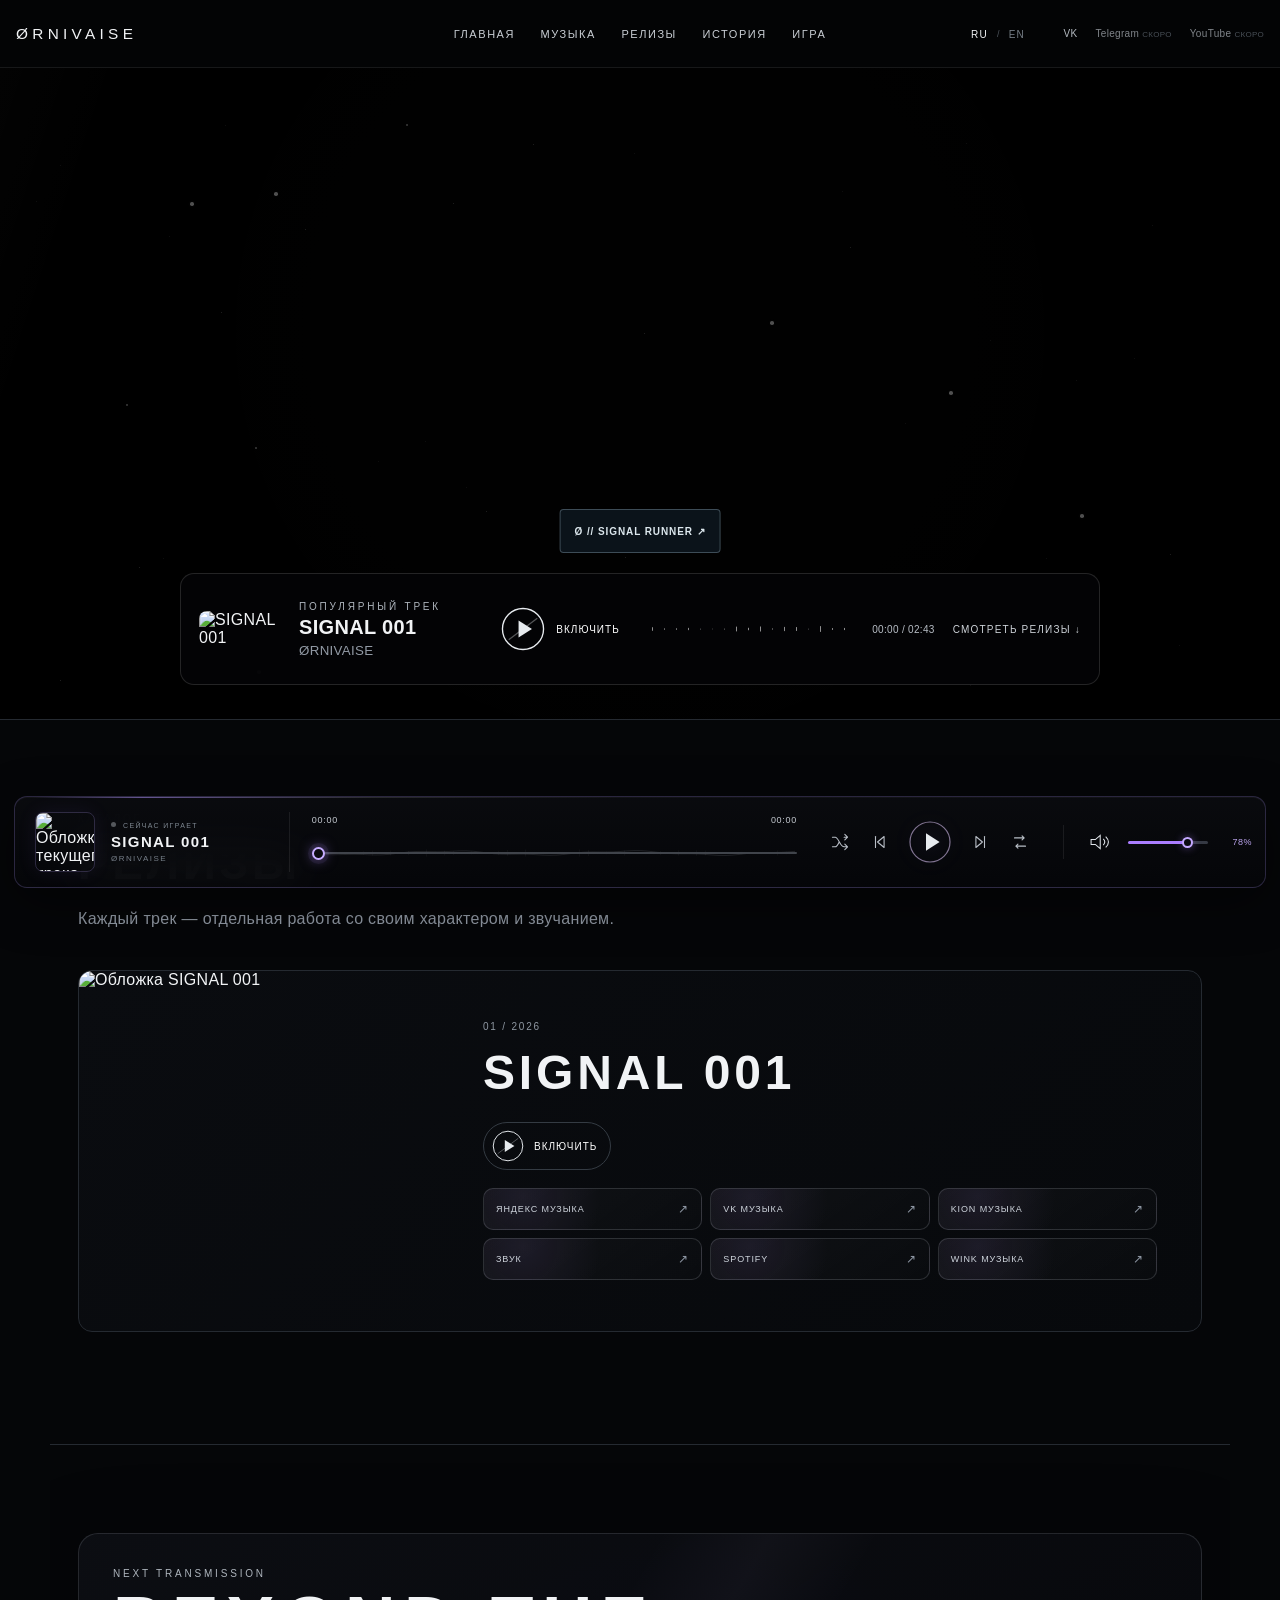
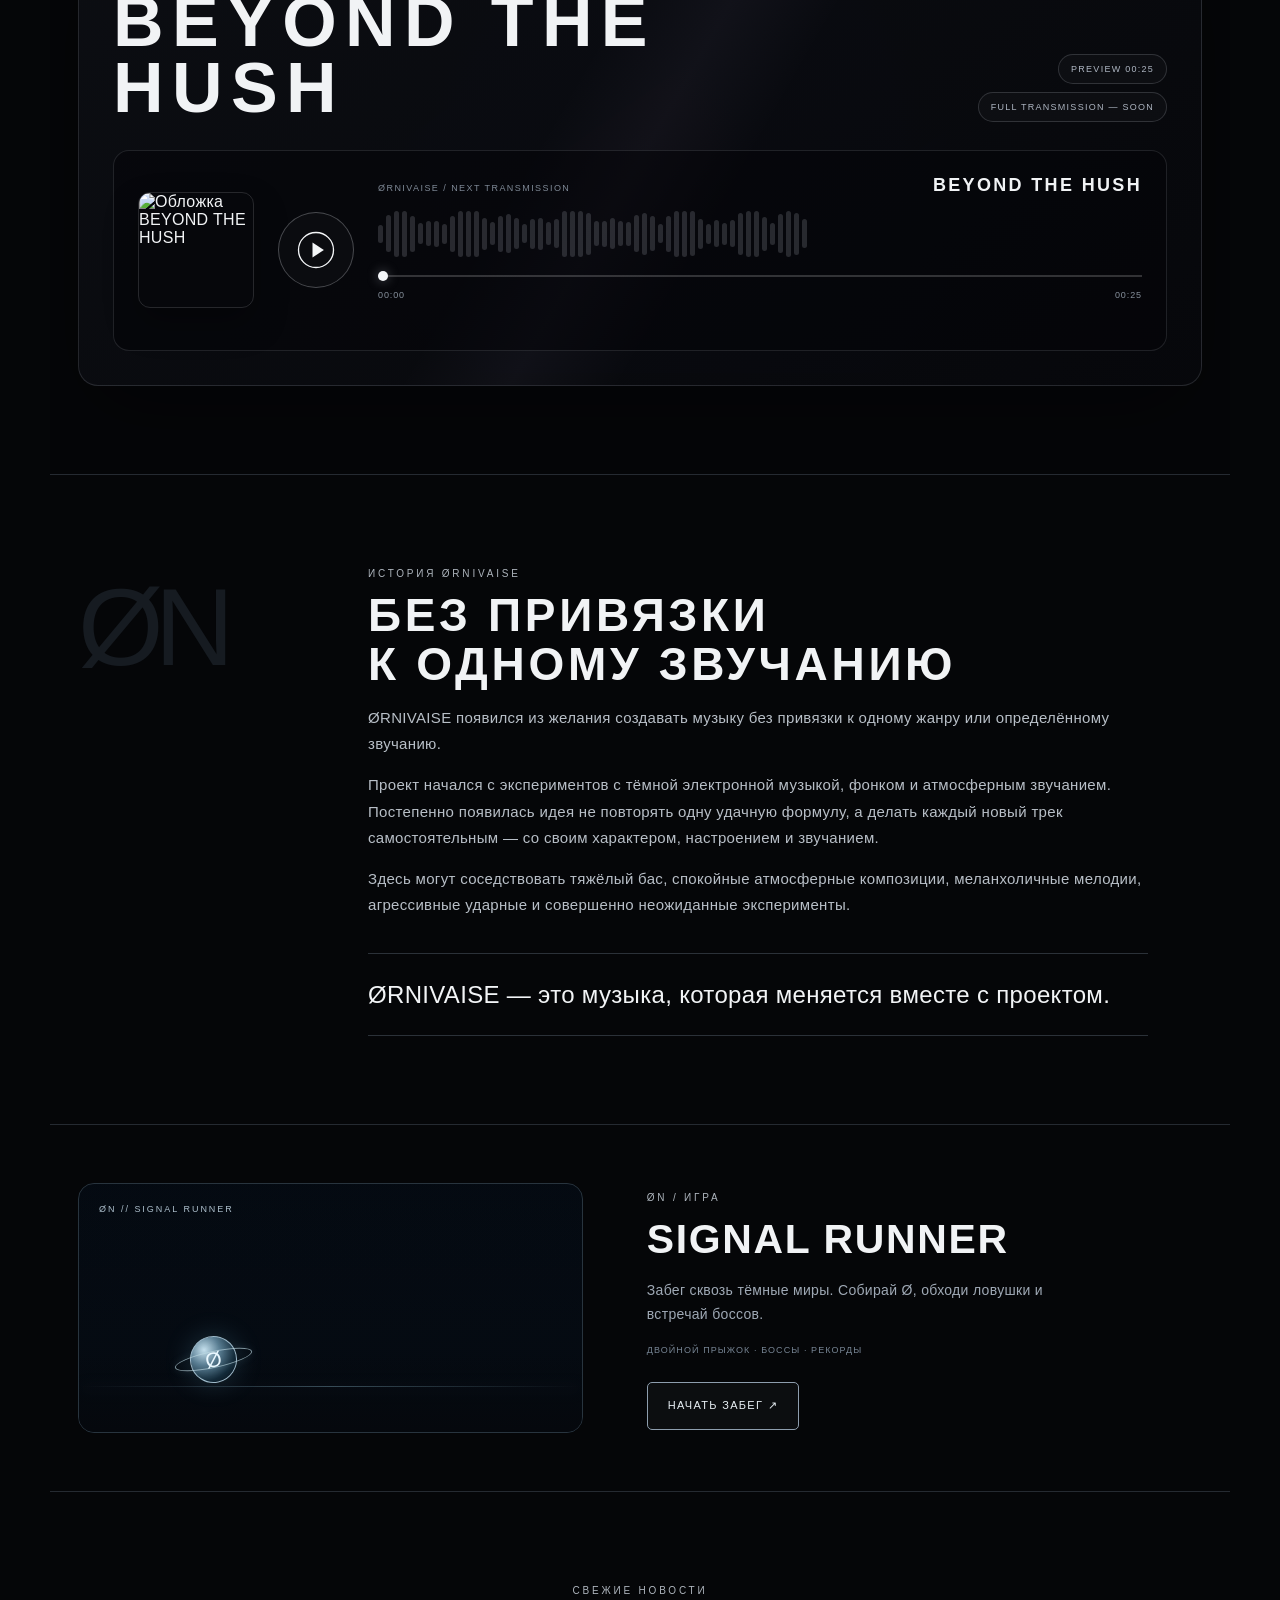
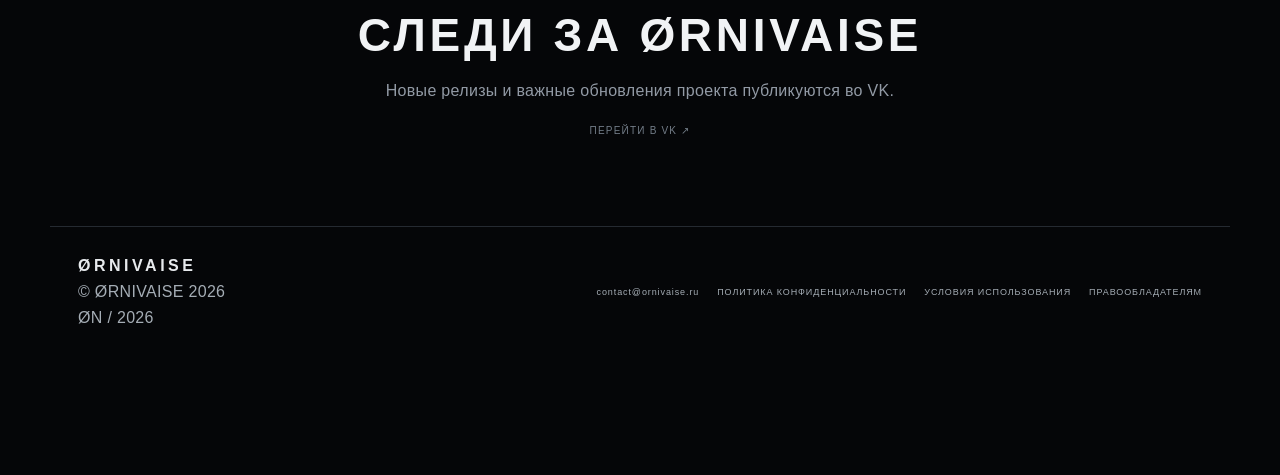
==== signal-runner-home-test.html @ 4c67cb89 "Preview separate SIGNAL RUNNER page and lightweight home entrance" ====
<!doctype html>
<html lang="ru">
<head>
  <meta charset="utf-8">
  <meta name="viewport" content="width=device-width,initial-scale=1,viewport-fit=cover">
  <meta name="theme-color" content="#050608">
  <meta name="referrer" content="no-referrer">
  <meta http-equiv="Content-Security-Policy" content="default-src 'self' data: blob:; style-src 'unsafe-inline'; img-src 'self' https://ornivaise.ru data: blob:; media-src 'self' https://ornivaise.ru data: blob:; script-src 'unsafe-inline'; connect-src 'none'; object-src 'none'; frame-src 'none'; base-uri 'self'; form-action 'none'">
  <title>ØRNIVAISE (ORNIVAISE) — музыка и релизы</title>
  <link rel="canonical" href="https://ornivaise.ru/">
  <meta property="og:url" content="https://ornivaise.ru/">
  <meta property="og:type" content="website">
  <meta property="og:site_name" content="ØRNIVAISE">
  <meta property="og:locale" content="ru_RU">
  <meta name="twitter:card" content="summary_large_image">
  <meta name="twitter:title" content="ØRNIVAISE — музыка и релизы">
  <meta name="twitter:description" content="Официальный сайт музыкального проекта ØRNIVAISE (ORNIVAISE). SIGNAL 001 и тизер BEYOND THE HUSH.">
  <meta name="twitter:image" content="https://ornivaise.ru/og-image.png">
  <meta name="description" content="ØRNIVAISE — музыка без привязки к одному жанру. SIGNAL 001 и следующий трек BEYOND THE HUSH.">
  <meta property="og:title" content="ØRNIVAISE">
  <meta property="og:description" content="Музыка, которая меняется вместе с проектом.">
  <meta property="og:image" content="https://ornivaise.ru/og-image.png">
  <link rel="icon" href="/favicon.ico" sizes="any">
<link rel="icon" type="image/png" sizes="32x32" href="/favicon-32x32.png">
<link rel="icon" type="image/png" sizes="16x16" href="/favicon-16x16.png">
<link rel="apple-touch-icon" sizes="180x180" href="/apple-touch-icon.png">
<link rel="manifest" href="/site.webmanifest">
<link rel="icon" type="image/png" sizes="48x48" href="/favicon-48x48.png">
  <style>:root{--bg:#050608;--panel:#0a0c10;--line:#252a31;--text:#f1f3f5;--muted:#929aa5;--soft:#c9cfd6;--accent:#dfe5ea}
*{box-sizing:border-box}
html{scroll-behavior:smooth}
body{margin:0;background:var(--bg);color:var(--text);font-family:Arial,Helvetica,sans-serif;letter-spacing:.02em;padding-bottom:104px}
a{color:inherit;text-decoration:none}
button,input{font:inherit}
.site-header{position:fixed;z-index:40;left:0;right:0;top:0;height:68px;display:grid;grid-template-columns:1fr auto 1fr;align-items:center;padding:0 28px;border-bottom:1px solid rgba(255,255,255,.08);background:rgba(5,6,8,.72);backdrop-filter:blur(14px)}
.wordmark{font-size:18px;letter-spacing:.28em}
.main-nav{display:flex;gap:30px;font-size:11px;letter-spacing:.14em}
.main-nav a{color:#c9ced4}
.main-nav em,.social-nav em{font-style:normal;color:#666f79;font-size:8px}
.social-nav{justify-self:end;display:flex;gap:18px;font-size:10px;color:#b5bbc2}
.social-nav span{opacity:.7}
.menu-toggle{display:none;background:none;border:0;width:40px;height:40px}
.menu-toggle span{display:block;height:1px;background:#fff;margin:7px 0}
.hero{position:relative;min-height:720px;padding-top:68px;overflow:hidden;border-bottom:1px solid var(--line)}
.hero-bg{position:absolute;inset:68px 0 0;background:url('https://ornivaise.ru/og-image.png') center/cover no-repeat;transform:scale(1.04);animation:breath 16s ease-in-out infinite alternate}
.hero-bg:after{content:"";position:absolute;inset:0;background:linear-gradient(180deg,rgba(4,5,7,.12),rgba(4,5,7,.58) 70%,#050608),radial-gradient(circle at 50% 42%,transparent 0 36%,rgba(4,5,7,.55) 85%)}
.hero-noise{position:absolute;inset:68px 0 0;opacity:.08;pointer-events:none;background-image:repeating-radial-gradient(circle at 20% 30%,#fff 0 1px,transparent 1px 4px);mix-blend-mode:soft-light}
.hero-copy{position:relative;z-index:2;text-align:center;padding-top:165px}
.kicker,.section-label{font-size:10px;letter-spacing:.28em;color:#aeb5bd}
.hero-copy h1{font-size:78px;letter-spacing:.08em;margin:12px 0}
.hero-sub{font-size:12px;letter-spacing:.25em;color:#d4d8dd}
.popular-card{position:absolute;z-index:3;left:50%;bottom:34px;transform:translateX(-50%);width:min(920px,calc(100% - 38px));min-height:112px;border:1px solid rgba(255,255,255,.15);background:rgba(7,9,12,.72);backdrop-filter:blur(18px);display:grid;grid-template-columns:82px 1fr auto 1.2fr auto auto;gap:18px;align-items:center;padding:14px 18px;border-radius:14px}
.popular-cover img{width:72px;height:72px;object-fit:cover;border-radius:8px}
.popular-info{display:flex;flex-direction:column;gap:4px}
.popular-info strong{font-size:20px}
.popular-info small{color:var(--muted)}
.signal-btn{border:0;background:none;color:#fff;display:flex;align-items:center;gap:8px;cursor:pointer;font-size:10px;letter-spacing:.1em}
.signal-btn svg{width:50px;height:50px;fill:none;stroke:#e7ebef;stroke-width:1.5}
.signal-btn .play-shape,.signal-btn .pause-shape{fill:#e7ebef;stroke:none}
.signal-btn .pause-shape{display:none}
.signal-btn .slash{opacity:.35}
.signal-btn.playing .play-shape{display:none}
.signal-btn.playing .pause-shape{display:block}
.popular-progress{height:28px;display:flex;align-items:center}
.signal-line{width:100%;height:20px;background:repeating-linear-gradient(90deg,transparent 0 8px,rgba(255,255,255,.55) 8px 9px,transparent 9px 12px);clip-path:polygon(0 48%,5% 40%,9% 60%,13% 28%,16% 58%,20% 34%,24% 67%,28% 42%,32% 55%,36% 31%,40% 65%,44% 38%,48% 57%,52% 27%,56% 68%,60% 42%,64% 59%,68% 33%,72% 62%,76% 44%,80% 56%,84% 35%,88% 64%,92% 43%,96% 58%,100% 49%,100% 51%,96% 42%,92% 57%,88% 36%,84% 65%,80% 44%,76% 56%,72% 38%,68% 67%,64% 41%,60% 58%,56% 32%,52% 73%,48% 43%,44% 62%,40% 35%,36% 69%,32% 45%,28% 58%,24% 33%,20% 66%,16% 42%,13% 72%,9% 40%,5% 60%,0 52%)}
.popular-time{font-size:10px;color:#b8bec6}
.jump-link{font-size:10px;letter-spacing:.12em;color:#cdd2d8;white-space:nowrap}
.section{max-width:1180px;margin:0 auto;padding:88px 28px;border-bottom:1px solid var(--line)}
.section-head{max-width:680px;margin-bottom:38px}
.section h2{font-size:46px;letter-spacing:.08em;margin:10px 0 12px}
.section-head p,.news-section p{color:var(--muted);line-height:1.6}
.release-card{display:grid;grid-template-columns:360px 1fr;min-height:360px;border:1px solid var(--line);margin-bottom:24px;background:linear-gradient(135deg,#0a0c10,#07090c);overflow:hidden;border-radius:14px}
.release-card.reverse{grid-template-columns:1fr 360px}
.release-card.reverse .release-art{order:2}
.release-art{width:100%;height:100%;object-fit:cover}
.release-body{padding:44px;display:flex;flex-direction:column;justify-content:center}
.release-index{font-size:10px;letter-spacing:.18em;color:#8f98a2}
.release-body h3{font-size:48px;letter-spacing:.08em;margin:16px 0 24px;line-height:1.05}
.release-body p{max-width:580px;color:#b7bec6;line-height:1.6}
.release-controls{margin-top:0;display:flex;gap:12px;align-items:center;flex-wrap:wrap}
.signal-btn.compact{border:1px solid #343b43;border-radius:999px;padding:5px 13px 5px 6px}
.signal-btn.compact svg{width:36px;height:36px}
.service-status{border:1px solid #272d34;padding:10px 13px;border-radius:8px;color:#76808b;font-size:9px;letter-spacing:.1em}
.story-section{display:grid;grid-template-columns:230px 1fr;gap:60px}
.story-number{font-size:110px;letter-spacing:-.08em;color:#161b21;align-self:start}
.story-copy{max-width:780px}
.story-copy h2{line-height:1.08}
.story-copy p{color:#b8bfc7;line-height:1.75;font-size:15px}
.story-copy blockquote{margin:34px 0 0;padding:24px 0;border-top:1px solid #2b3138;border-bottom:1px solid #2b3138;font-size:24px;line-height:1.4;color:#f2f4f6}
.news-section{text-align:center}
.soon-pill{display:inline-flex;border:1px solid #313840;border-radius:999px;padding:10px 16px;font-size:10px;letter-spacing:.14em;color:#858e98;margin:10px}
.vk-button{display:inline-flex;border:1px solid #d7dce2;padding:12px 18px;margin:10px;font-size:10px;letter-spacing:.12em}
.global-player{position:fixed;z-index:50;left:14px;right:14px;bottom:12px;min-height:80px;border:1px solid #2a3037;background:rgba(7,9,12,.92);backdrop-filter:blur(18px);display:grid;grid-template-columns:58px 1fr auto auto auto 2fr auto;align-items:center;gap:12px;padding:10px 14px;border-radius:14px;box-shadow:0 16px 50px rgba(0,0,0,.45)}
.global-player>img{width:56px;height:56px;object-fit:cover;border-radius:8px}
.gp-meta{display:flex;flex-direction:column;gap:4px}
.gp-meta small{font-size:8px;letter-spacing:.16em;color:#87919b}
.gp-meta strong{font-size:13px}
.icon-btn,.main-play,.volume-btn{background:none;border:0;color:#fff;cursor:pointer;display:flex;flex-direction:column;align-items:center;gap:2px}
.icon-btn svg{width:30px;height:30px;fill:#dfe4e9;stroke:#dfe4e9;stroke-width:1.4}
.icon-btn span,.main-play span,.volume-btn span{font-size:7px;letter-spacing:.1em;color:#919aa4}
.main-play svg{width:44px;height:44px;fill:none;stroke:#e7ebef;stroke-width:1.5}
.main-play .play-shape,.main-play .pause-shape{fill:#e7ebef;stroke:none}
.main-play .pause-shape{display:none}
.main-play.playing .play-shape{display:none}
.main-play.playing .pause-shape{display:block}
.gp-progress{display:grid;grid-template-columns:42px 1fr 42px;gap:8px;align-items:center;font-size:8px;color:#a9b0b8}
.gp-progress input{width:100%;appearance:none;height:2px;background:#4c555e}
.gp-progress input::-webkit-slider-thumb{appearance:none;width:10px;height:10px;border-radius:50%;background:#fff}
.volume-btn svg{width:34px;height:34px;fill:none;stroke:#dfe4e9;stroke-width:1.7}
.volume-btn .mute-slash{display:none}
.volume-btn.muted .waves{display:none}
.volume-btn.muted .mute-slash{display:block}
footer{min-height:130px;display:flex;justify-content:space-between;align-items:center;gap:20px;padding:28px;max-width:1180px;margin:0 auto;color:#a5adb5}
footer>div:first-child{display:flex;flex-direction:column;gap:8px}
footer strong{letter-spacing:.22em;color:#e7eaed}
.footer-links{display:flex;flex-wrap:wrap;justify-content:flex-end;gap:18px;font-size:9px;letter-spacing:.1em}
@keyframes breath{from{transform:scale(1.04)}to{transform:scale(1.095)}}
@media(max-width:900px){body{padding-bottom:128px}
.site-header{grid-template-columns:1fr auto;height:60px;padding:0 16px}
.main-nav{position:absolute;top:60px;left:0;right:0;display:none;flex-direction:column;background:#07090c;padding:20px;border-bottom:1px solid #252b31}
.main-nav.open{display:flex}
.social-nav{display:none}
.menu-toggle{display:block}
.hero{min-height:660px;padding-top:60px}
.hero-bg,.hero-noise{inset:60px 0 0}
.hero-copy{padding-top:150px}
.hero-copy h1{font-size:48px}
.hero-sub{font-size:9px}
.popular-card{grid-template-columns:64px 1fr auto;bottom:18px}
.popular-progress,.popular-time,.jump-link{display:none}
.popular-cover img{width:58px;height:58px}
.section{padding:64px 18px}
.release-card,.release-card.reverse{grid-template-columns:1fr}
.release-card.reverse .release-art{order:0}
.release-art{aspect-ratio:1/1;height:auto}
.release-body{padding:28px}
.release-body h3{font-size:30px}
.story-section{grid-template-columns:1fr}
.story-number{display:none}
.global-player{grid-template-columns:48px 1fr auto auto auto;bottom:8px}
.global-player>img{width:46px;height:46px}
.gp-progress{grid-column:1/-1;order:2}
.volume-btn{display:none}
.icon-btn span,.main-play span{display:none}
.footer-links{flex-direction:column}
footer{align-items:flex-start;flex-direction:column}}
@media(max-width:520px){.hero{min-height:590px}
.hero-copy{padding:120px 14px 0}
.hero-copy h1{font-size:36px}
.popular-card{width:calc(100% - 18px);padding:10px;gap:9px}
.signal-btn span{display:none}
.section h2{font-size:32px}
.story-copy blockquote{font-size:20px}
.footer-links{font-size:8px}}
.hero-bg{
  --mx:0px;
  --my:0px;
  --zoom:1.045;
  transform:translate3d(var(--mx),var(--my),0) scale(var(--zoom));
  will-change:transform,filter;
  animation:heroCinematicZoom 22s ease-in-out infinite alternate;
}
.hero-glow{position:absolute;inset:68px 0 0;pointer-events:none;z-index:1;
  background:radial-gradient(circle at 50% 43%,rgba(235,241,246,.16) 0%,rgba(205,216,226,.07) 11%,rgba(255,255,255,0) 35%);
  mix-blend-mode:screen;opacity:.38;filter:blur(10px);animation:heroGlowBreath 7.5s ease-in-out infinite alternate;will-change:opacity,transform}
.hero-particles{position:absolute;inset:68px 0 0;z-index:1;overflow:hidden;pointer-events:none}
.hero-particles i{position:absolute;width:1px;height:1px;border-radius:50%;background:#fff;opacity:.16;box-shadow:0 0 6px rgba(255,255,255,.28);animation:particleDrift var(--dur,18s) linear infinite;animation-delay:var(--delay,0s)}
.hero-copy,.popular-card{z-index:4}
.hero-noise{z-index:2}
.hero-wave{transition:opacity .3s ease,filter .3s ease}
.hero-wave.is-playing{animation:wavePulse .72s ease-in-out infinite alternate;filter:drop-shadow(0 0 4px rgba(255,255,255,.18))}
@keyframes heroCinematicZoom{
  0%{transform:translate3d(var(--mx),var(--my),0) scale(1.045);filter:saturate(.94) contrast(1.02) brightness(.98)}
  100%{transform:translate3d(var(--mx),var(--my),0) scale(1.095);filter:saturate(.98) contrast(1.05) brightness(1.02)}
}
@keyframes heroGlowBreath{
  0%{opacity:.23;transform:scale(.98)}
  100%{opacity:.48;transform:scale(1.04)}
}
@keyframes particleDrift{
  0%{transform:translate3d(0,16px,0);opacity:0}
  12%{opacity:.18}
  75%{opacity:.10}
  100%{transform:translate3d(var(--dx,24px),-90px,0);opacity:0}
}
@keyframes wavePulse{
  from{opacity:.46;transform:scaleY(.74)}
  to{opacity:.95;transform:scaleY(1.12)}
}
@media (prefers-reduced-motion: reduce){.hero-bg,.hero-glow,.hero-particles i,.hero-wave.is-playing{animation:none!important}
.hero-bg{transform:scale(1.045)!important}}
@media(max-width:900px){.hero-glow,.hero-particles{inset:60px 0 0}
.hero-bg{animation-duration:30s}
.hero-glow{opacity:.22;animation-duration:10s}
.hero-particles i:nth-child(n+10){display:none}}
@media(max-width:520px){.hero-bg{animation:heroMobileZoom 32s ease-in-out infinite alternate}
.hero-glow{opacity:.16;filter:blur(14px)}
.hero-particles i:nth-child(n+7){display:none}}
@keyframes heroMobileZoom{
  from{transform:scale(1.035);filter:brightness(.98)}
  to{transform:scale(1.065);filter:brightness(1.01)}
}
.hero-copy-accessible{
  position:absolute!important;width:1px!important;height:1px!important;padding:0!important;margin:-1px!important;
  overflow:hidden!important;clip:rect(0 0 0 0)!important;clip-path:inset(50%)!important;white-space:nowrap!important;border:0!important;
}
.hero-bg{background-position:center center}
body{padding-bottom:118px}
.global-player.player-54{
  min-height:92px;
  grid-template-columns:minmax(230px,1.05fr) minmax(280px,2fr) auto minmax(170px,.75fr);
  gap:22px;
  padding:12px 20px;
  border:1px solid rgba(171,151,255,.22);
  border-radius:13px;
  background:linear-gradient(180deg,rgba(10,11,15,.95),rgba(5,6,9,.94));
  box-shadow:0 14px 50px rgba(0,0,0,.48),inset 0 1px 0 rgba(255,255,255,.035);
  overflow:hidden;
}
.global-player.player-54:before{
  content:"";position:absolute;left:18px;right:18px;top:0;height:1px;
  background:linear-gradient(90deg,transparent,rgba(175,145,255,.72) 9%,rgba(255,255,255,.14) 28%,transparent 48%);
  opacity:.72;pointer-events:none
}
.gp-track{display:grid;grid-template-columns:62px minmax(0,1fr);align-items:center;gap:14px;min-width:0;padding-right:18px;border-right:1px solid rgba(255,255,255,.08)}
.global-player.player-54 .gp-track>img{width:60px;height:60px;object-fit:cover;border-radius:8px;border:1px solid rgba(184,161,255,.22);box-shadow:0 0 20px rgba(153,116,255,.08)}
.player-54 .gp-meta{min-width:0}
.player-54 .gp-meta small{font-size:7px;letter-spacing:.19em;color:#7e8791}
.player-54 .gp-meta strong{font-size:15px;letter-spacing:.09em;white-space:nowrap;overflow:hidden;text-overflow:ellipsis}
.player-54 .gp-meta span{font-size:8px;letter-spacing:.18em;color:#767e88}
.gp-timeline{position:relative;min-width:0;padding:5px 0 0}
.gp-time-row{display:flex;justify-content:space-between;font-size:9px;letter-spacing:.08em;color:#c2c7ce;margin-bottom:7px}
.gp-wave-track{position:absolute;left:0;right:0;top:34px;height:18px;overflow:hidden;pointer-events:none;opacity:.7}
.gp-wave-track:before{content:"";position:absolute;inset:0;background:repeating-linear-gradient(90deg,transparent 0 6px,rgba(229,225,242,.38) 6px 7px,transparent 7px 9px);clip-path:polygon(0 49%,4% 44%,8% 57%,12% 32%,16% 65%,20% 38%,24% 73%,28% 29%,32% 62%,36% 44%,40% 69%,44% 31%,48% 59%,52% 42%,56% 76%,60% 37%,64% 66%,68% 45%,72% 61%,76% 34%,80% 72%,84% 40%,88% 58%,92% 46%,96% 64%,100% 49%,100% 51%,96% 36%,92% 54%,88% 42%,84% 60%,80% 28%,76% 66%,72% 39%,68% 55%,64% 34%,60% 63%,56% 24%,52% 58%,48% 41%,44% 69%,40% 31%,36% 56%,32% 38%,28% 71%,24% 27%,20% 62%,16% 35%,12% 68%,8% 43%,4% 56%,0 51%)}
.gp-wave-track span{position:absolute;left:0;top:0;bottom:0;width:0;background:linear-gradient(90deg,rgba(139,102,231,.16),rgba(196,168,255,.36));filter:drop-shadow(0 0 5px rgba(168,130,255,.42))}
.gp-wave-track i{position:absolute;width:1px;top:1px;bottom:1px;left:0;background:#d8c7ff;box-shadow:0 0 10px #b990ff;opacity:.9}
.gp-seek{position:relative;z-index:2;width:100%;appearance:none;height:34px;margin:4px 0 0;background:transparent;cursor:pointer}
.gp-seek::-webkit-slider-runnable-track{height:2px;background:linear-gradient(90deg,rgba(177,142,255,.92) 0 var(--seek,0%),#40444b var(--seek,0%) 100%);border-radius:99px}
.gp-seek::-webkit-slider-thumb{appearance:none;width:13px;height:13px;margin-top:-5.5px;border-radius:50%;background:#0a0b0f;border:2px solid #c6adff;box-shadow:0 0 0 4px rgba(174,137,255,.08),0 0 13px rgba(174,137,255,.55)}
.gp-seek::-moz-range-track{height:2px;background:#40444b}
.gp-seek::-moz-range-progress{height:2px;background:#b48cff}
.gp-seek::-moz-range-thumb{width:11px;height:11px;border-radius:50%;background:#0a0b0f;border:2px solid #c6adff}
.gp-actions{display:flex;align-items:center;gap:7px;padding:0 4px;white-space:nowrap}
.player-tool{width:34px;height:34px;padding:0;border:0;background:transparent;color:#b8bec6;display:grid;place-items:center;cursor:pointer;border-radius:8px;transition:.2s ease}
.player-tool svg{width:22px;height:22px;fill:none;stroke:currentColor;stroke-width:1.6;stroke-linecap:round;stroke-linejoin:round}
.player-tool:hover,.player-tool.active{color:#e8dcff;background:rgba(171,132,255,.08)}
.player-54 .main-play{width:50px;height:50px;display:grid;place-items:center;position:relative;padding:0}
.player-54 .main-play svg{width:48px;height:48px;filter:drop-shadow(0 0 9px rgba(164,126,255,.13))}
.player-54 .main-play span{position:absolute;opacity:0;pointer-events:none}
.player-54 .main-play svg circle{stroke:#817492}
.player-54 .main-play:hover svg circle{stroke:#c7b1ff}
.gp-volume{display:grid;grid-template-columns:36px minmax(80px,1fr) 38px;align-items:center;gap:8px;padding-left:18px;border-left:1px solid rgba(255,255,255,.08)}
.player-54 .volume-btn{width:34px;height:34px;padding:0;display:grid;place-items:center}
.player-54 .volume-btn svg{width:28px;height:28px}
.player-54 .volume-btn span{display:none}
.gp-volume input{width:100%;appearance:none;height:22px;background:transparent;cursor:pointer}
.gp-volume input::-webkit-slider-runnable-track{height:3px;border-radius:99px;background:linear-gradient(90deg,#aa7dff 0 var(--vol,78%),#353943 var(--vol,78%) 100%)}
.gp-volume input::-webkit-slider-thumb{appearance:none;width:11px;height:11px;margin-top:-4px;border-radius:50%;background:#0a0b0f;border:2px solid #c4a9ff;box-shadow:0 0 9px rgba(173,132,255,.42)}
.gp-volume input::-moz-range-track{height:3px;background:#353943}
.gp-volume input::-moz-range-progress{height:3px;background:#aa7dff}
.gp-volume input::-moz-range-thumb{width:9px;height:9px;border-radius:50%;background:#0a0b0f;border:2px solid #c4a9ff}
#volumeValue{font-size:9px;color:#b8a2ea;letter-spacing:.06em;text-align:right}
@media(max-width:980px){body{padding-bottom:150px}
.global-player.player-54{grid-template-columns:minmax(190px,1fr) minmax(240px,1.8fr) auto;gap:14px}
.gp-volume{grid-column:2/4;border-left:0;padding-left:0;margin-top:-6px}
.gp-actions{grid-row:1/3;grid-column:3}
.gp-track{grid-row:1/3}
.gp-timeline{align-self:end}}
@media(max-width:700px){body{padding-bottom:178px}
.global-player.player-54{left:8px;right:8px;bottom:8px;grid-template-columns:1fr auto;gap:8px 12px;padding:9px 11px}
.gp-track{grid-column:1;border-right:0;padding-right:0;grid-template-columns:48px minmax(0,1fr)}
.global-player.player-54 .gp-track>img{width:46px;height:46px}
.player-54 .gp-meta small{display:none}
.player-54 .gp-meta strong{font-size:12px}
.gp-actions{grid-column:2;grid-row:1;gap:2px}
.player-tool{display:none}
.gp-actions #prevBtn,.gp-actions #nextBtn{display:grid;width:30px;height:30px}
.player-54 .main-play{width:42px;height:42px}
.player-54 .main-play svg{width:41px;height:41px}
.gp-timeline{grid-column:1/-1;grid-row:2;padding-top:0}
.gp-time-row{font-size:8px;margin-bottom:0}
.gp-wave-track{top:26px;height:13px}
.gp-seek{height:27px;margin:0}
.gp-volume{grid-column:1/-1;grid-row:3;margin:0;padding:0;border:0;grid-template-columns:30px 1fr 36px}
.player-54 .volume-btn{display:grid}
.player-54 .volume-btn svg{width:24px;height:24px}}
.hero{
  min-height: min(860px, 82vw);
  background:#020305;
}
.hero-bg{
  background-image:
    linear-gradient(to bottom, rgba(0,0,0,.05) 0%, rgba(0,0,0,.03) 58%, rgba(0,0,0,.35) 100%),
    url("og-image.png") !important;
  background-size: cover !important;
  background-position: center center !important;
  filter:none !important;
}
.hero-copy{
  display:none !important;
}
.hero-glow{
  opacity:.16 !important;
  background:radial-gradient(circle at 50% 38%,rgba(255,255,255,.14),transparent 34%) !important;
}
.hero-noise{opacity:.11 !important}
.popular-card{
  background:rgba(4,5,7,.78) !important;
  backdrop-filter:blur(15px);
  border-color:rgba(255,255,255,.13) !important;
}
.newsletter-row{
  background:#050608 !important;
  border-color:#343b44 !important;
}
.newsletter-row button{
  background:#07090c !important;
  color:#cfd4da !important;
  border-left:1px solid #343b44 !important;
  font-weight:500 !important;
}
.newsletter-row button:hover{
  background:#0d1014 !important;
  color:#fff !important;
  border-color:#69727c !important;
}
.newsletter-row input{
  background:#050608 !important;
}
@media(max-width:900px){.hero{
    min-height:620px;
  }
.hero-bg{
    background-size:cover !important;
    background-position:center center !important;
  }}
@media(max-width:620px){.newsletter-row button{
    border-left:0 !important;
    border-top:1px solid #343b44 !important;
  }}
.hero{
  overflow:hidden;
  background:#020305 !important;
}
.hero-bg{
  background-size: 88% auto !important;
  background-repeat:no-repeat !important;
  background-position:center center !important;
  transform:none !important;
}
@media (max-width:900px){.hero-bg{
    background-size:auto 82% !important;
    background-position:center center !important;
  }}
@media (max-width:620px){.hero-bg{
    background-size:auto 72% !important;
    background-position:center 46% !important;
  }}
.hero{
  position:relative !important;
  min-height:0 !important;
  height:auto !important;
  aspect-ratio: 16 / 9 !important;
  background:#000 !important;
  overflow:hidden !important;
}
.hero-bg{
  position:absolute !important;
  inset:0 !important;
  background-image:url("og-image.png") !important;
  background-size:contain !important;
  background-repeat:no-repeat !important;
  background-position:center center !important;
  transform:none !important;
  filter:none !important;
}
.hero-copy{
  display:none !important;
}
.hero-glow{
  display:none !important;
}
@media(max-width:900px){.hero{
    aspect-ratio:16 / 9 !important;
    min-height:0 !important;
  }
.hero-bg{
    background-size:contain !important;
    background-position:center center !important;
  }}
@media(max-width:620px){.hero{
    aspect-ratio:16 / 9 !important;
  }
.hero-bg{
    background-size:contain !important;
    background-position:center center !important;
  }}
.hero{
  position:relative !important;
  min-height:0 !important;
  aspect-ratio:16 / 9 !important;
  background:#000 !important;
  overflow:hidden !important;
}
.hero-bg{
  position:absolute !important;
  inset:0 !important;
  background-image:url("og-image.png") !important;
  background-size:cover !important;
  background-position:center center !important;
  transform:translate3d(var(--mx,0),var(--my,0),0) scale(1.015) !important;
  filter:none !important;
  animation:heroSlowBreath 24s ease-in-out infinite alternate !important;
}
.hero-bg::after{
  content:"";
  position:absolute;
  inset:0;
  background:radial-gradient(circle at 50% 45%,transparent 0 50%,rgba(0,0,0,.18) 100%);
}
.hero-copy,.hero-glow{display:none !important}
.hero-noise{opacity:.035 !important;inset:0 !important}
.hero-particles{
  position:absolute !important;
  inset:0 !important;
  z-index:2 !important;
  overflow:hidden !important;
  pointer-events:none !important;
}
.hero-particles i{
  position:absolute;
  border-radius:50%;
  background:rgba(255,255,255,.9);
  opacity:var(--op,.22);
  box-shadow:0 0 var(--blur,5px) rgba(255,255,255,.42);
  animation:spaceDrift var(--dur,24s) linear infinite;
  animation-delay:var(--delay,0s);
  will-change:transform,opacity;
}
@keyframes spaceDrift{
  0%{
    transform:translate3d(0,18px,0) scale(var(--scale,.7));
    opacity:0;
  }
  12%{opacity:var(--op,.22)}
  88%{opacity:var(--op,.22)}
  100%{
    transform:translate3d(var(--dx,35px),-70px,0) scale(calc(var(--scale,.7) * 1.08));
    opacity:0;
  }
}
@keyframes heroSlowBreath{
  from{filter:brightness(.96); transform:translate3d(var(--mx,0),var(--my,0),0) scale(1.012)}
  to{filter:brightness(1.04); transform:translate3d(var(--mx,0),var(--my,0),0) scale(1.025)}
}
@media(max-width:900px){.hero{aspect-ratio:16 / 9 !important;min-height:0 !important}
.hero-bg{background-size:cover !important;background-position:center !important}}
@media(max-width:620px){.hero{
    aspect-ratio:auto !important;
    height:520px !important;
  }
.hero-bg{
    background-size:auto 100% !important;
    background-position:center center !important;
  }}
@media(prefers-reduced-motion:reduce){.hero-bg,.hero-particles i{animation:none !important}
.hero-particles{display:none !important}}
.hero-bg{
  animation:heroStrongBreath 16s ease-in-out infinite alternate !important;
  transform:translate3d(var(--mx,0),var(--my,0),0) scale(1.025) !important;
}
@keyframes heroStrongBreath{
  0%{
    filter:brightness(.93) contrast(1.02);
    transform:translate3d(calc(var(--mx,0) * .65),calc(var(--my,0) * .65),0) scale(1.018);
  }
  50%{
    filter:brightness(1.035) contrast(1.05);
  }
  100%{
    filter:brightness(1.08) contrast(1.07);
    transform:translate3d(calc(var(--mx,0) * 1.2),calc(var(--my,0) * 1.2),0) scale(1.045);
  }
}
.hero-particles i{
  animation-name:spaceDriftStrong !important;
}
@keyframes spaceDriftStrong{
  0%{
    transform:translate3d(calc(var(--dx,50px) * -.35),85px,0) scale(var(--scale,.8));
    opacity:0;
  }
  8%{opacity:var(--op,.3)}
  82%{opacity:var(--op,.3)}
  100%{
    transform:translate3d(var(--dx,70px),-165px,0) scale(calc(var(--scale,.8) * 1.18));
    opacity:0;
  }
}
.hero-particles i.foreground{
  width:3.6px !important;
  height:3.6px !important;
  opacity:.48 !important;
  filter:blur(.15px);
  box-shadow:0 0 12px rgba(255,255,255,.65),0 0 26px rgba(255,255,255,.20);
}
.hero::after{
  content:"";
  position:absolute;
  z-index:2;
  inset:-20% -40%;
  pointer-events:none;
  background:
    linear-gradient(108deg,
      transparent 38%,
      rgba(255,255,255,.015) 46%,
      rgba(255,255,255,.07) 50%,
      rgba(255,255,255,.018) 54%,
      transparent 62%);
  transform:translateX(-40%);
  animation:heroLightSweep 14s ease-in-out infinite;
  mix-blend-mode:screen;
}
@keyframes heroLightSweep{
  0%,18%{transform:translateX(-42%);opacity:0}
  34%{opacity:.65}
  63%{opacity:.42}
  82%,100%{transform:translateX(42%);opacity:0}
}
@media(max-width:620px){.hero::after{opacity:.42}}
@media(prefers-reduced-motion:reduce){.hero::after{display:none !important}}
.news-social a,.news-social .vk-link{
  border:0 !important;
  outline:0 !important;
  background:transparent !important;
  padding:0 !important;
  min-width:0 !important;
  height:auto !important;
  box-shadow:none !important;
  color:#737d88 !important;
  text-decoration:none !important;
  transition:color .25s ease, opacity .25s ease !important;
}
.news-social a:hover,.news-social .vk-link:hover{
  color:#f2f4f6 !important;
  background:transparent !important;
}
.news-alt .vk-button{
  display:inline !important;
  width:auto !important;
  min-width:0 !important;
  height:auto !important;
  padding:0 !important;
  margin:0 !important;
  border:none !important;
  outline:none !important;
  border-radius:0 !important;
  background:transparent !important;
  box-shadow:none !important;
  color:#737d88 !important;
  line-height:inherit !important;
  text-decoration:none !important;
  transition:color .25s ease !important;
}
.news-alt .vk-button:hover,.news-alt .vk-button:focus{
  border:none !important;
  outline:none !important;
  background:transparent !important;
  box-shadow:none !important;
  color:#f2f4f6 !important;
}
body[data-track-theme="signal001"]{
  --track-accent: 226,232,238;
  --track-accent-soft: 173,187,199;
}
body[data-track-theme="echo"]{
  --track-accent: 185,206,222;
  --track-accent-soft: 120,151,176;
}
body[data-track-theme="fractured"]{
  --track-accent: 230,230,226;
  --track-accent-soft: 160,160,154;
}
body[data-track-theme="afterimage"]{
  --track-accent: 210,148,103;
  --track-accent-soft: 146,91,58;
}
.hero{
  --audio-energy:0;
  --audio-bass:0;
  --audio-high:0;
}
.hero-bg{
  transition:filter .22s linear !important;
  filter:
    brightness(calc(.96 + var(--audio-energy) * .12))
    contrast(calc(1.02 + var(--audio-bass) * .08))
    saturate(calc(.92 + var(--audio-high) * .12)) !important;
}
.hero::before{
  content:"";
  position:absolute;
  inset:0;
  z-index:2;
  pointer-events:none;
  opacity:calc(.035 + var(--audio-energy) * .16);
  background:
    radial-gradient(circle at 50% 46%,
      rgba(var(--track-accent),calc(.02 + var(--audio-bass) * .12)) 0%,
      rgba(var(--track-accent),calc(.008 + var(--audio-energy) * .05)) 30%,
      transparent 62%);
  mix-blend-mode:screen;
  transition:opacity .16s linear;
}
.hero-particles{
  opacity:calc(.72 + var(--audio-high) * .28);
  filter:brightness(calc(1 + var(--audio-energy) * .45));
}
.hero-particles i{
  box-shadow:
    0 0 calc(4px + var(--audio-high) * 9px)
    rgba(var(--track-accent),calc(.18 + var(--audio-high) * .34)) !important;
}
.hero-audio-ring{
  position:absolute;
  z-index:3;
  left:50%;
  top:48%;
  width:38%;
  aspect-ratio:1/1;
  transform:translate(-50%,-50%) scale(calc(.985 + var(--audio-bass) * .045));
  border-radius:50%;
  border:1px solid rgba(var(--track-accent),calc(.015 + var(--audio-bass) * .13));
  box-shadow:
    0 0 calc(8px + var(--audio-bass) * 34px)
    rgba(var(--track-accent),calc(.01 + var(--audio-bass) * .075));
  pointer-events:none;
  opacity:calc(.25 + var(--audio-bass) * .75);
  transition:border-color .09s linear, box-shadow .09s linear;
}
.gp-wave-track{
  isolation:isolate;
}
.gp-live-viz{
  position:absolute;
  inset:0;
  width:100%;
  height:100%;
  display:block;
  z-index:0;
  opacity:.92;
}
.gp-wave-track:before{
  opacity:.15 !important;
  z-index:0;
}
.gp-wave-track span{
  z-index:2;
  mix-blend-mode:screen;
  background:linear-gradient(
    90deg,
    rgba(var(--track-accent-soft),.10),
    rgba(var(--track-accent),.36)
  ) !important;
}
.gp-wave-track i{
  z-index:3;
  background:rgba(var(--track-accent),.95) !important;
  box-shadow:0 0 10px rgba(var(--track-accent),.72) !important;
}
.player-54 .gp-meta small::before{
  content:"";
  display:inline-block;
  width:5px;
  height:5px;
  margin-right:7px;
  border-radius:50%;
  vertical-align:1px;
  background:rgba(var(--track-accent),.35);
  box-shadow:0 0 0 rgba(var(--track-accent),0);
  transition:.2s ease;
}
body.audio-is-playing .player-54 .gp-meta small::before{
  background:rgba(var(--track-accent),.95);
  box-shadow:0 0 10px rgba(var(--track-accent),.55);
  animation:ornPlayingDot .8s ease-in-out infinite alternate;
}
@keyframes ornPlayingDot{
  from{transform:scale(.8);opacity:.48}
  to{transform:scale(1.25);opacity:1}
}
@media(max-width:700px){.hero-audio-ring{width:64%;top:44%}}
@media(prefers-reduced-motion:reduce){.hero-audio-ring{display:none!important}
body.audio-is-playing .player-54 .gp-meta small::before{animation:none!important}}
@media(max-width:760px){.hero{min-height:610px!important}
.hero-bg{background-size:100% 100%,106% auto!important;background-position:center center,center 4%!important;animation:heroMobileWideBreath 28s ease-in-out infinite alternate!important}}
@media(max-width:430px){.hero{min-height:570px!important}
.hero-bg{background-size:100% 100%,100% auto!important;background-position:center center,center 0!important}}</style>

<style id="scroll-experiment-v12">html{scroll-behavior:smooth}
body{overflow-x:hidden}
section:not(.hero),.popular-card{
  transition:opacity .45s cubic-bezier(.2,.8,.2,1),transform .45s cubic-bezier(.2,.8,.2,1)
}
.scroll-reveal{opacity:.55;transform:translateY(16px)}
.scroll-reveal.is-visible{opacity:1;transform:none}
.popular-card.scroll-reveal{transform:translateX(-50%) translateY(16px)}
.popular-card.scroll-reveal.is-visible{transform:translateX(-50%)}
.release-card{transition:box-shadow .25s ease}
.release-card.release-focus,.release-card.release-dim{transform:none!important;filter:none!important;opacity:1!important}
.hero.hero-offscreen .hero-particles i,.hero.hero-offscreen .hero-glow,.hero.hero-offscreen .hero-audio-ring{animation-play-state:paused!important}
.hero.hero-offscreen .hero-bg,.hero.hero-offscreen .hero-copy{will-change:auto!important}
@media(max-width:760px){.scroll-reveal{transform:translateY(10px)}
.popular-card.scroll-reveal{transform:translateX(-50%) translateY(10px)}
.popular-card.scroll-reveal.is-visible{transform:translateX(-50%)}}
@media(prefers-reduced-motion:reduce){html{scroll-behavior:auto}
.scroll-reveal,.scroll-reveal.is-visible,.release-card,.hero-bg,.hero-copy{
    transition:none!important;transform:none!important;filter:none!important;opacity:1!important
  }
.popular-card.scroll-reveal,.popular-card.scroll-reveal.is-visible{transform:translateX(-50%)!important}}</style>

<style id="responsive-v13">:root{--safe-x:max(16px,env(safe-area-inset-left));--safe-r:max(16px,env(safe-area-inset-right))}
img,svg,canvas{max-width:100%}
.site-header{padding-left:max(16px,env(safe-area-inset-left));padding-right:max(16px,env(safe-area-inset-right))}
.wordmark{font-size:clamp(14px,1.2vw,18px);letter-spacing:clamp(.16em,.7vw,.28em)}
.section{width:min(1180px,100%);padding-inline:clamp(16px,4vw,28px)}
.section h2{font-size:clamp(30px,4.2vw,46px)}
.release-body h3{font-size:clamp(28px,4.2vw,48px);overflow-wrap:anywhere}
.hero{width:100%;aspect-ratio:16/9!important;height:auto!important;min-height:0!important}
.hero-bg{inset:0!important;background-size:contain!important;background-position:center center!important;background-repeat:no-repeat!important}
.hero-noise,.hero-particles{inset:0!important}
.popular-card{width:min(920px,calc(100% - 32px));max-width:calc(100% - 32px)}
@media(max-width:1100px){.main-nav{gap:clamp(14px,2vw,30px)}
.global-player.player-54{left:10px;right:10px}}
@media(max-width:900px){.hero{aspect-ratio:16/9!important;height:auto!important}
.hero-bg{background-size:contain!important}
.popular-card{width:calc(100% - 24px);max-width:calc(100% - 24px);bottom:clamp(8px,2vw,18px)}
.release-card,.release-card.reverse{min-height:0}}
@media(max-width:700px){body{padding-bottom:calc(178px + env(safe-area-inset-bottom))}
.site-header{padding-left:max(14px,env(safe-area-inset-left));padding-right:max(14px,env(safe-area-inset-right))}
.hero{aspect-ratio:16/9!important;height:auto!important}
.hero-bg{background-size:contain!important;background-position:center center!important}
.popular-card{position:absolute;bottom:6px;width:calc(100% - 16px);max-width:calc(100% - 16px);min-height:72px;padding:8px;gap:8px;grid-template-columns:52px minmax(0,1fr) auto}
.popular-cover img{width:48px;height:48px}
.popular-info strong{font-size:clamp(13px,4vw,18px);white-space:nowrap;overflow:hidden;text-overflow:ellipsis}
.popular-info small{font-size:9px}
.popular-card .signal-btn svg{width:40px;height:40px}
.global-player.player-54{left:max(8px,env(safe-area-inset-left));right:max(8px,env(safe-area-inset-right));bottom:max(8px,env(safe-area-inset-bottom));max-height:calc(100dvh - 16px)}
.section{padding-block:clamp(48px,12vw,64px)}
.release-body{padding:clamp(20px,6vw,28px)}}
@media(max-width:430px){.wordmark{font-size:14px;letter-spacing:.2em}
.popular-card{grid-template-columns:44px minmax(0,1fr) 38px}
.popular-cover img{width:42px;height:42px}
.popular-card .signal-btn svg{width:36px;height:36px}
.section{padding-inline:14px}
.story-copy blockquote{font-size:clamp(17px,5vw,20px)}
.global-player.player-54{padding:8px 9px;gap:6px 9px}
.gp-track{grid-template-columns:42px minmax(0,1fr);gap:9px}
.global-player.player-54 .gp-track>img{width:40px;height:40px}
.player-54 .gp-meta strong{font-size:11px}
.gp-actions #prevBtn,.gp-actions #nextBtn{width:26px;height:26px}
.player-54 .main-play,.player-54 .main-play svg{width:38px;height:38px}}
@media(max-width:360px){.popular-info small{display:none}
.popular-card{grid-template-columns:40px minmax(0,1fr) 34px}
.popular-cover img{width:38px;height:38px}
.global-player.player-54{left:4px;right:4px;padding-inline:7px}}
@media(min-width:1600px){.section{max-width:1320px}
.popular-card{width:min(1040px,calc(100% - 64px))}}
@media(orientation:landscape) and (max-height:520px){.site-header{height:54px}
.main-nav{top:54px}
.global-player.player-54{bottom:4px}}</style>

<style id="audit-accessibility">:focus-visible{outline:2px solid #e3e8ee;outline-offset:4px}
html{scroll-padding-top:80px}
@media(max-width:900px){.menu-toggle{min-width:44px;min-height:44px}}
@media(prefers-reduced-motion:reduce){*,*::before,*::after{animation:none!important;transition:none!important;scroll-behavior:auto!important}}
.lang-switch{position:absolute;right:250px;top:50%;transform:translateY(-50%);display:flex;align-items:center;gap:4px;z-index:2}
.lang-switch button{border:0;background:transparent;color:#777f88;font:inherit;font-size:10px;letter-spacing:.12em;padding:8px 5px;cursor:pointer}
.lang-switch button.active{color:#f1f3f5}
.lang-switch span{color:#4e555d;font-size:9px}
@media(max-width:1100px) and (min-width:901px){.lang-switch{right:210px}}
@media(max-width:900px){.lang-switch{position:static;transform:none;grid-column:2;grid-row:1;margin-right:4px}
.menu-toggle{grid-column:3;grid-row:1}
.site-header{grid-template-columns:1fr auto auto!important}}</style>

<style id="shigure-preview-style">.shigure-preview-section{position:relative;overflow:hidden}
.shigure-preview-section:before{content:"";position:absolute;inset:14% -10% auto;height:70%;background:radial-gradient(circle at 50% 50%,rgba(111,84,160,.12),transparent 62%);pointer-events:none}
.shigure-preview-wrap{position:relative;border:1px solid rgba(210,218,232,.14);border-radius:20px;background:linear-gradient(145deg,rgba(12,14,19,.96),rgba(7,8,12,.92));box-shadow:0 30px 90px rgba(0,0,0,.34);padding:34px;overflow:hidden}
.shigure-preview-wrap:after{content:"";position:absolute;inset:0;pointer-events:none;background:linear-gradient(120deg,transparent 0 42%,rgba(188,171,224,.045) 50%,transparent 58%)}
.shigure-preview-head{position:relative;z-index:1;display:flex;align-items:flex-end;justify-content:space-between;gap:24px;margin-bottom:28px}
.shigure-preview-title .section-label{display:block;margin-bottom:10px}
.shigure-preview-title h2{margin:0;font-size:clamp(38px,6vw,70px);line-height:.95;letter-spacing:.12em}
.shigure-preview-pills{display:flex;gap:8px;flex-wrap:wrap;justify-content:flex-end}
.shigure-pill{border:1px solid rgba(221,226,237,.17);border-radius:999px;padding:9px 12px;font-size:9px;letter-spacing:.14em;color:#aeb6c2;background:rgba(255,255,255,.025);white-space:nowrap}
.shigure-player{position:relative;z-index:1;display:grid;grid-template-columns:auto minmax(0,1fr);align-items:center;gap:24px;padding:24px;border:1px solid rgba(220,226,238,.12);border-radius:16px;background:rgba(4,5,8,.52)}
.shigure-play{width:76px;height:76px;border-radius:50%;border:1px solid rgba(230,234,241,.28);background:rgba(255,255,255,.025);color:#f4f6f8;display:grid;place-items:center;cursor:pointer;transition:transform .2s ease,border-color .2s ease,background .2s ease}
.shigure-play:hover{transform:scale(1.03);border-color:rgba(235,239,247,.5);background:rgba(255,255,255,.05)}
.shigure-play svg{width:42px;height:42px;fill:none;stroke:currentColor;stroke-width:1.5}
.shigure-play .sp-play,.shigure-play .sp-pause{fill:currentColor;stroke:none}
.shigure-play .sp-pause{display:none}
.shigure-play.playing .sp-play{display:none}
.shigure-play.playing .sp-pause{display:block}
.shigure-player-main{min-width:0}
.shigure-meta{display:flex;align-items:baseline;justify-content:space-between;gap:16px;margin-bottom:14px}
.shigure-meta small{font-size:9px;letter-spacing:.16em;color:#7f8996}
.shigure-meta strong{font-size:18px;letter-spacing:.13em}
.shigure-wave{height:48px;display:flex;align-items:center;gap:3px;overflow:hidden;margin-bottom:10px}
.shigure-wave span{display:block;flex:1;min-width:2px;max-width:5px;height:var(--h);background:rgba(218,224,235,.28);border-radius:999px;transition:background .18s ease,opacity .18s ease,transform .18s ease;opacity:.58}
.shigure-wave span.active{background:rgba(239,242,248,.9);opacity:1;transform:scaleY(1.08)}
.shigure-seek{--p:0%;appearance:none;width:100%;height:12px;background:transparent;cursor:pointer;margin:0}
.shigure-seek::-webkit-slider-runnable-track{height:2px;background:linear-gradient(90deg,#e8ecf3 0 var(--p),rgba(255,255,255,.18) var(--p) 100%)}
.shigure-seek::-webkit-slider-thumb{appearance:none;width:10px;height:10px;border-radius:50%;background:#f5f7fa;margin-top:-4px;box-shadow:0 0 12px rgba(226,231,241,.35)}
.shigure-seek::-moz-range-track{height:2px;background:rgba(255,255,255,.18)}
.shigure-seek::-moz-range-progress{height:2px;background:#e8ecf3}
.shigure-seek::-moz-range-thumb{width:10px;height:10px;border:0;border-radius:50%;background:#f5f7fa}
.shigure-time{display:flex;justify-content:space-between;margin-top:4px;font-size:9px;letter-spacing:.1em;color:#87919d}
.shigure-status{min-height:16px;margin:10px 0 0;font-size:10px;color:#aab2bd}
@media(max-width:700px){.shigure-preview-wrap{padding:22px 16px}
.shigure-preview-head{align-items:flex-start;flex-direction:column}
.shigure-preview-pills{justify-content:flex-start}
.shigure-player{grid-template-columns:1fr;gap:18px}
.shigure-play{width:64px;height:64px}
.shigure-meta{align-items:flex-start;flex-direction:column;gap:4px}
.shigure-wave{height:42px;gap:2px}}
@media(max-width:420px){.shigure-preview-title h2{font-size:36px}
.shigure-pill{font-size:8px;padding:8px 10px}
.shigure-player{padding:18px 14px}}</style>
<style id="release-platforms-style">.release-platforms{flex:1 1 100%;display:grid;grid-template-columns:repeat(3,minmax(0,1fr));gap:8px;margin-top:6px}
.release-platforms a{min-height:42px;display:flex;align-items:center;justify-content:space-between;gap:12px;padding:10px 12px;border:1px solid rgba(218,224,235,.16);border-radius:10px;background:radial-gradient(circle at 18% 20%,rgba(125,98,171,.13),transparent 43%),linear-gradient(145deg,rgba(255,255,255,.035),rgba(255,255,255,.012));color:#cfd5dd;font-size:9px;letter-spacing:.10em}
.release-platforms a span{color:#8f98a5;font-size:12px}
@media(max-width:700px){.release-platforms{grid-template-columns:repeat(2,minmax(0,1fr))}}
@media(max-width:420px){.release-platforms{grid-template-columns:1fr}}
.shigure-cover{width:116px;aspect-ratio:1/1;object-fit:cover;border-radius:12px;border:1px solid rgba(230,234,241,.14);box-shadow:0 16px 34px rgba(0,0,0,.28)}
.shigure-player{grid-template-columns:116px auto minmax(0,1fr)}
@media(max-width:700px){.shigure-player{grid-template-columns:86px minmax(0,1fr);align-items:center}
.shigure-cover{width:86px;grid-column:1;grid-row:1}
.shigure-play{grid-column:1;grid-row:2;justify-self:center}
.shigure-player-main{grid-column:2;grid-row:1/3}}
@media(max-width:420px){.shigure-preview-title h2{font-size:clamp(28px,9vw,36px);letter-spacing:.08em}
.shigure-player{grid-template-columns:74px minmax(0,1fr)}
.shigure-cover{width:74px}}</style>
<style id="signal-game-style">@media(max-width:700px){body{padding-bottom:136px}
.section{padding-left:max(16px,env(safe-area-inset-left));padding-right:max(16px,env(safe-area-inset-right))}
.hero{min-height:min(620px,100svh)}
.global-player.player-54{
    left:max(6px,env(safe-area-inset-left));
    right:max(6px,env(safe-area-inset-right));
    bottom:max(6px,env(safe-area-inset-bottom));
  }}
@media(max-width:700px){.site-header{
    height:64px;
    padding-left:max(14px,env(safe-area-inset-left));
    padding-right:max(14px,env(safe-area-inset-right));
  }
.main-nav{top:64px}
.hero{
    padding-top:64px;
    min-height:680px;
  }
.hero-bg,.hero-noise,.hero-glow,.hero-particles{inset:64px 0 0}
.hero-bg{
    background-size:100% 100%,132% auto!important;
    background-position:center center,center 15%!important;
    background-repeat:no-repeat,no-repeat!important;
    transform:none!important;
    animation:heroMobileWideBreath 28s ease-in-out infinite alternate!important;
  }
.popular-card{
    width:calc(100% - 12px);
    bottom:12px;
  }}
@media(max-width:430px){.hero{
    min-height:min(680px,84svh);
  }
.hero-bg{
    background-size:100% 100%,138% auto!important;
    background-position:center center,center 13%!important;
  }
.hero-glow{
    opacity:.18!important;
    background:radial-gradient(circle at 50% 31%,rgba(255,255,255,.13),transparent 38%)!important;
  }
.hero-noise{opacity:.09!important}
.popular-card{
    width:calc(100% - 10px);
    min-height:96px;
    padding:10px 9px;
  }}
@media(max-width:380px){.hero{min-height:min(650px,84svh)}
.hero-bg{
    background-size:100% 100%,145% auto!important;
    background-position:center center,center 12%!important;
  }}
@keyframes heroMobileWideBreath{
  from{transform:scale(1.008);filter:brightness(.98)}
  to{transform:scale(1.025);filter:brightness(1.01)}
}
@media(prefers-reduced-motion:reduce){.hero-bg{animation:none!important;transform:none!important}}
@media(max-width:430px){body{padding-bottom:116px}
.wordmark{font-size:15px;letter-spacing:.2em}
.lang-switch button{font-size:9px;padding-inline:3px}
.hero{min-height:min(570px,92svh)}
.hero-bg{background-position:50% 38%!important}
.popular-card{bottom:10px;border-radius:11px}
.section{padding-top:52px;padding-bottom:52px}
.release-body{padding:22px 17px}
.release-body h3{font-size:27px}
.global-player.player-54{
    grid-template-columns:minmax(0,1fr) auto;
    padding:7px 8px;
    gap:4px 7px;
  }
.gp-track{grid-template-columns:38px minmax(0,1fr);gap:7px}
.global-player.player-54 .gp-track>img{width:36px;height:36px}
.player-54 .gp-meta strong{font-size:10px}
.gp-actions #prevBtn,.gp-actions #nextBtn{width:25px;height:25px}
.player-54 .main-play,.player-54 .main-play svg{width:34px;height:34px}
.gp-timeline{grid-row:2;height:26px}
.gp-wave-track{top:18px;height:9px}
.gp-seek{height:20px}
.gp-volume{display:none}}
.spark-0{--x:7%;--d:.2s;--delay:-.4s}
.spark-1{--x:18%;--d:.8s;--delay:-1s}
.spark-2{--x:29%;--d:.5s;--delay:-1.8s}
.spark-3{--x:39%;--d:1s;--delay:-.7s}
.spark-4{--x:48%;--d:.6s;--delay:-2s}
.spark-5{--x:57%;--d:.9s;--delay:-.2s}
.spark-6{--x:67%;--d:.3s;--delay:-1.3s}
.spark-7{--x:75%;--d:.7s;--delay:-.8s}
.spark-8{--x:83%;--d:.4s;--delay:-1.7s}
.spark-9{--x:91%;--d:.8s;--delay:-.5s}
.scene-volcanic_cataclysm,.scene-magma_sovereign,.scene-ash_titan,.scene-inferno_obelisks{--particle:#ffad5d;background:radial-gradient(circle at 66% 53%,rgba(236,79,27,.38),transparent 34%),linear-gradient(#240a12,#170609 58%,#090406)!important}
.scene-aurora_sanctum,.scene-storm_seraph,.scene-thunder_sentinels{--particle:#9af9f0;background:radial-gradient(circle at 64% 18%,rgba(112,225,234,.22),transparent 45%),linear-gradient(145deg,#08131f,#091520 52%,#040810)!important}
.scene-celestial_temple,.scene-astral_leviathan,.scene-rift_serpents{--particle:#c3a9ff;background:radial-gradient(circle at 66% 24%,rgba(150,96,238,.3),transparent 44%),linear-gradient(145deg,#0c0a22,#17102b 55%,#060512)!important}
.scene-abyssal_ocean,.scene-toxic_bloom{--particle:#84f9da;background:radial-gradient(ellipse at 62% 100%,rgba(39,157,145,.28),transparent 52%),linear-gradient(#051921,#05131c 52%,#02090f)!important}
.scene-neon_reef{--particle:#8cfaf1}
.scene-solar_flare{--particle:#ffa95d}
.scene-moon_familiars{--particle:#cda0ff}
.scene-crimson_rift{--particle:#ff7d75}
.swatch-violet_nebula{background:linear-gradient(145deg,#965cc2,#110d32)}
.swatch-frozen_horizon{background:linear-gradient(145deg,#96ebf5,#092c47)}
.swatch-black_sun{background:radial-gradient(circle,#07060a 30%,#bfa174 36%,#10090d 54%)}
.swatch-signal_storm{background:linear-gradient(145deg,#61d9dd,#15102e)}
.swatch-crimson_rift{background:linear-gradient(145deg,#ed614b,#260911)}
.swatch-abyssal_ocean{background:linear-gradient(145deg,#56c6ba,#051728)}
.swatch-aurora_sanctum{background:linear-gradient(145deg,#a9edb5,#453f91,#0a1525)}
.swatch-volcanic_cataclysm{background:radial-gradient(circle,#ffce69,#b83c28,#18070d)}
.swatch-celestial_temple{background:radial-gradient(circle,#d3b5ff,#5c439f,#0b0a24)}
.scene-neon_reef{--particle:#80fff7;background:radial-gradient(circle at 34% 30%,rgba(97,238,239,.31),transparent 34%),radial-gradient(circle at 71% 47%,rgba(166,102,255,.33),transparent 38%),linear-gradient(#0b142b,#100922 65%,#050712)!important}
.scene-solar_flare{--particle:#ffbc73;background:radial-gradient(circle at 57% 42%,rgba(255,171,72,.36),transparent 42%),linear-gradient(#260c13,#1b080c 65%,#060408)!important}
.scene-toxic_bloom{--particle:#adff72;background:radial-gradient(circle at 67% 40%,rgba(124,232,98,.28),transparent 35%),radial-gradient(circle at 15% 75%,rgba(142,73,224,.22),transparent 42%),linear-gradient(#0b1c16,#071710 65%,#040b09)!important}
.scene-moon_familiars{--particle:#d0aaff;background:radial-gradient(circle at 69% 35%,rgba(177,134,224,.28),transparent 36%),linear-gradient(#100d25,#0e0c19 60%,#05060f)!important}</style>
<style id="runner-home-entrance">
.runner-teaser{display:grid;grid-template-columns:minmax(0,1fr) minmax(0,1.1fr);gap:clamp(24px,5vw,64px);align-items:center;padding-block:58px}
.runner-teaser-scene{position:relative;isolation:isolate;height:250px;overflow:hidden;border:1px solid #28343e;border-radius:16px;background:linear-gradient(180deg,rgba(3,7,12,.2),rgba(3,7,12,.52)),url('assets/runner-worlds/frost.svg') center 42%/cover,#060d16}
.runner-teaser-scene:after{content:"";position:absolute;inset:0;background:linear-gradient(0deg,#05080d 0,transparent 32%,rgba(1,4,9,.2));pointer-events:none}
.runner-teaser-orbit{position:absolute;z-index:1;left:22%;bottom:49px;width:47px;height:47px;display:grid;place-items:center;border:1px solid #9ebaca;border-radius:50%;background:radial-gradient(circle at 34% 25%,#c6e1ee,#587c91 34%,#132a39 69%,#050d15 95%);box-shadow:0 0 28px #7fc8eb33;color:#eaf8ff;font-size:21px;transform:rotate(-12deg)}
.runner-teaser-orbit:after{content:"";position:absolute;inset:14px -17px;border:1px solid #bfdbe4a6;border-radius:50%;box-shadow:0 0 10px #9dcde61a}
.runner-teaser-ground{position:absolute;left:0;right:0;bottom:45px;height:1px;background:linear-gradient(90deg,transparent,#8bbdd2a6,transparent);box-shadow:0 2px 15px #79b7d066}
.runner-teaser-signal{position:absolute;z-index:2;left:20px;top:20px;color:#acbecb;font-size:9px;letter-spacing:.22em}
.runner-teaser h2{font-size:clamp(28px,3.2vw,42px);line-height:1.1;letter-spacing:.04em;margin:12px 0 16px}
.runner-teaser-copy p{color:#9fa9b5;font-size:14px;line-height:1.75;max-width:420px;margin:0 0 16px}
.runner-teaser-features{display:block;color:#778594;font-size:9px;line-height:1.7;letter-spacing:.12em}
.runner-teaser-play{display:inline-flex;align-items:center;justify-content:space-between;gap:34px;min-height:48px;margin-top:24px;padding:0 20px;border:1px solid #8e9eae;border-radius:5px;background:#a6c4d00a;color:#e9f0f5;font-size:11px;letter-spacing:.12em;transition:background .2s,border-color .2s}
.runner-teaser-play:hover{background:#a6c4d01c;border-color:#d0e4ed}
.runner-hero-portal{display:inline-flex;align-items:center;justify-content:center;min-height:44px;padding:10px 14px;border:1px solid #71859480;border-radius:4px;background:#101c26b0;color:#dce7ed;font-size:10px;font-weight:700;letter-spacing:.09em}
.hero>.runner-hero-portal{position:absolute;z-index:6;left:50%;bottom:166px;transform:translateX(-50%);white-space:nowrap}
.main-nav{gap:clamp(16px,2vw,28px)}
@media(max-width:680px){.runner-teaser{grid-template-columns:1fr;gap:26px;padding-block:38px}.runner-teaser-scene{height:195px}.runner-teaser-copy p{max-width:100%}.runner-teaser-play{width:100%;margin-top:20px}.hero>.runner-hero-portal{bottom:128px}}
@media(max-width:380px){.hero>.runner-hero-portal{bottom:122px}}
</style>
<meta name="robots" content="noindex,nofollow"></head>
<body data-track-theme="signal001">
<header class="site-header">
  <a class="wordmark" href="#top">ØRNIVAISE</a>
  <div class="lang-switch" role="group" aria-label="Language"><button type="button" data-lang="ru" class="active" aria-pressed="true">RU</button><span>/</span><button type="button" data-lang="en" aria-pressed="false">EN</button></div>
  <button class="menu-toggle" id="menuToggle" type="button" aria-label="Открыть меню" aria-expanded="false" aria-controls="mainNav">
    <span></span><span></span>
  </button>
  <nav id="mainNav" class="main-nav">
    <a href="#top">ГЛАВНАЯ</a>
    <a href="#music">МУЗЫКА</a>
    <a href="#releases">РЕЛИЗЫ</a>
    <a href="#story">ИСТОРИЯ</a>
    <a href="signal-runner-page-test.html">ИГРА</a>
  </nav>
  <div class="social-nav">
    <a href="https://vk.ru/ornivaise" target="_blank" rel="noopener noreferrer">VK</a>
    <span>Telegram <em>СКОРО</em></span>
    <span>YouTube <em>СКОРО</em></span>
  </div>
</header>

<main id="top">
  <section class="hero" id="heroScene">
    <div class="hero-bg" id="heroBg" aria-hidden="true"></div>
    <div class="hero-glow" id="heroGlow" aria-hidden="true"></div>
    <div class="hero-particles" id="heroParticles" aria-hidden="true"></div>
    <div class="hero-audio-ring" id="heroAudioRing" aria-hidden="true"></div>
    <div class="hero-noise" aria-hidden="true"></div>
    <div class="hero-copy-accessible">
      <p class="kicker">ØN / 2026</p>

      <h1>ØRNIVAISE</h1>
      <p class="hero-sub">МУЗЫКА, КОТОРАЯ МЕНЯЕТСЯ ВМЕСТЕ С ПРОЕКТОМ</p>
    </div>

    <div class="popular-card" id="music">
      <div class="popular-cover"><img src="https://ornivaise.ru/cover-signal001-hq.jpg" alt="SIGNAL 001"></div>
      <div class="popular-info">
        <span class="section-label">ПОПУЛЯРНЫЙ ТРЕК</span>
        <strong>SIGNAL 001</strong>
        <small>ØRNIVAISE</small>
      </div>
      <button class="signal-btn" data-track="signal001" aria-label="Включить SIGNAL 001">
        <svg viewBox="0 0 56 56" aria-hidden="true"><circle cx="28" cy="28" r="23"/><path class="play-shape" d="M23 18.5 38 28 23 37.5Z"/><g class="pause-shape"><path d="M21 18h5v20h-5z"/><path d="M30 18h5v20h-5z"/></g><path class="slash" d="M12 40 44 16"/></svg>
        <span>ВКЛЮЧИТЬ</span>
      </button>
      <div class="popular-progress"><div class="signal-line hero-wave" id="heroWave"></div></div>
      <span class="popular-time" data-time-for="signal001">00:00 / 02:43</span>
      <a class="jump-link" href="#releases">СМОТРЕТЬ РЕЛИЗЫ ↓</a>
    </div>
    <a class="runner-hero-portal" id="runnerHeroPortal" href="signal-runner-page-test.html">Ø // SIGNAL RUNNER ↗</a>
  </section>

  <section class="section releases-section" id="releases">
    <div class="section-head">
      <span class="section-label">КАТАЛОГ</span>
      <h2>РЕЛИЗЫ</h2>
      <p>Каждый трек — отдельная работа со своим характером и звучанием.</p>
    </div>

    <article class="release-card" data-release="signal001">
      <img src="https://ornivaise.ru/cover-signal001-hq.jpg" alt="Обложка SIGNAL 001" class="release-art" width="1200" height="1200" loading="lazy" decoding="async">
      <div class="release-body">
        <span class="release-index">01 / 2026</span>
        <h3>SIGNAL 001</h3>
        <div class="release-controls">
          <button class="signal-btn compact" data-track="signal001">
            <svg viewBox="0 0 56 56" aria-hidden="true"><circle cx="28" cy="28" r="23"/><path class="play-shape" d="M23 18.5 38 28 23 37.5Z"/><g class="pause-shape"><path d="M21 18h5v20h-5z"/><path d="M30 18h5v20h-5z"/></g><path class="slash" d="M12 40 44 16"/></svg>
            <span>ВКЛЮЧИТЬ</span>
          </button>
          <div class="release-platforms" aria-label="SIGNAL 001 доступен на музыкальных площадках">
            <a href="https://zvonko.link/signal001" target="_blank" rel="noopener noreferrer">ЯНДЕКС МУЗЫКА <span>↗</span></a>
            <a href="https://zvonko.link/signal001" target="_blank" rel="noopener noreferrer">VK МУЗЫКА <span>↗</span></a>
            <a href="https://zvonko.link/signal001" target="_blank" rel="noopener noreferrer">KION МУЗЫКА <span>↗</span></a>
            <a href="https://zvonko.link/signal001" target="_blank" rel="noopener noreferrer">ЗВУК <span>↗</span></a>
            <a href="https://zvonko.link/signal001" target="_blank" rel="noopener noreferrer">SPOTIFY <span>↗</span></a>
            <a href="https://zvonko.link/signal001" target="_blank" rel="noopener noreferrer">WINK МУЗЫКА <span>↗</span></a>
          </div>
        </div>
      </div>
    </article>
</section>

  <section class="section shigure-preview-section" id="next-transmission" aria-labelledby="shigureTitle">
    <div class="shigure-preview-wrap">
      <div class="shigure-preview-head">
        <div class="shigure-preview-title">
          <span class="section-label" data-shigure-label>NEXT TRANSMISSION</span>
          <h2 id="shigureTitle">BEYOND THE HUSH</h2>
        </div>
        <div class="shigure-preview-pills" aria-label="Статус трека">
          <span class="shigure-pill">PREVIEW 00:25</span>
          <span class="shigure-pill" data-shigure-soon>FULL TRANSMISSION — SOON</span>
        </div>
      </div>

      <div class="shigure-player" role="region" aria-label="Превью BEYOND THE HUSH">
        <img class="shigure-cover" src="https://ornivaise.ru/cover-beyond-the-hush.jpg" alt="Обложка BEYOND THE HUSH" loading="lazy" decoding="async">
        <button class="shigure-play" id="shigurePlay" type="button" aria-label="Включить превью BEYOND THE HUSH">
          <svg viewBox="0 0 48 48" aria-hidden="true">
            <circle cx="24" cy="24" r="20"></circle>
            <path class="sp-play" d="M20 15.5 33 24 20 32.5Z"></path>
            <g class="sp-pause"><path d="M18 15h5v18h-5z"></path><path d="M26 15h5v18h-5z"></path></g>
          </svg>
        </button>

        <div class="shigure-player-main">
          <div class="shigure-meta">
            <small>ØRNIVAISE / NEXT TRANSMISSION</small>
            <strong>BEYOND THE HUSH</strong>
          </div>
          <div class="shigure-wave" id="shigureWave" aria-hidden="true"></div>
          <input class="shigure-seek" id="shigureSeek" type="range" min="0" max="100" step="0.1" value="0" aria-label="Позиция превью BEYOND THE HUSH">
          <div class="shigure-time"><span id="shigureCurrent">00:00</span><span>00:25</span></div>
          <p class="shigure-status" id="shigureStatus" role="status"></p>
        </div>
      </div>
    </div>
  </section>

  <audio id="audioShigurePreview" preload="metadata" src="https://ornivaise.ru/beyond-the-hush-preview-320.mp3"></audio>

<section class="section story-section" id="story">
    <div class="story-number">ØN</div>
    <div class="story-copy">
      <span class="section-label">ИСТОРИЯ ØRNIVAISE</span>
      <h2>БЕЗ ПРИВЯЗКИ<br>К ОДНОМУ ЗВУЧАНИЮ</h2>
      <p>ØRNIVAISE появился из желания создавать музыку без привязки к одному жанру или определённому звучанию.</p>
      <p>Проект начался с экспериментов с тёмной электронной музыкой, фонком и атмосферным звучанием. Постепенно появилась идея не повторять одну удачную формулу, а делать каждый новый трек самостоятельным — со своим характером, настроением и звучанием.</p>
      <p>Здесь могут соседствовать тяжёлый бас, спокойные атмосферные композиции, меланхоличные мелодии, агрессивные ударные и совершенно неожиданные эксперименты.</p>
      <blockquote>ØRNIVAISE — это музыка, которая меняется вместе с проектом.</blockquote>
    </div>
  </section>

  
  <section class="section runner-teaser" id="runner-gateway" aria-labelledby="runnerTeaserTitle">
    <div class="runner-teaser-scene" aria-hidden="true">
      <div class="runner-teaser-orbit"><span>Ø</span></div><i class="runner-teaser-ground"></i>
      <span class="runner-teaser-signal">ØN // SIGNAL RUNNER</span>
    </div>
    <div class="runner-teaser-copy">
      <span class="section-label" id="runnerTeaserEyebrow">ØN / ИГРА</span>
      <h2 id="runnerTeaserTitle">SIGNAL RUNNER</h2>
      <p id="runnerTeaserDescription">Забег сквозь тёмные миры. Собирай Ø, обходи ловушки и встречай боссов.</p>
      <span class="runner-teaser-features" id="runnerTeaserFeatures">ДВОЙНОЙ ПРЫЖОК · БОССЫ · РЕКОРДЫ</span>
      <a class="runner-teaser-play" id="runnerTeaserPlay" href="signal-runner-page-test.html">НАЧАТЬ ЗАБЕГ <span aria-hidden="true">↗</span></a>
    </div>
  </section>

<section class="section news-section" id="news">
    <span class="section-label">СВЕЖИЕ НОВОСТИ</span>
    <h2>СЛЕДИ ЗА ØRNIVAISE</h2>
    <p class="news-lead">Новые релизы и важные обновления проекта публикуются во VK.</p>
    <div class="news-alt">
      <a class="vk-button" href="https://vk.ru/ornivaise" target="_blank" rel="noopener noreferrer">ПЕРЕЙТИ В VK ↗</a>
    </div>
  </section>
</main>


<p id="playerStatus" class="hero-copy-accessible" role="status"></p>
<div class="global-player player-54" id="globalPlayer" role="region" aria-label="Аудиоплеер">
  <div class="gp-track">
    <img id="playerCover" src="https://ornivaise.ru/cover-signal001-hq.jpg" alt="Обложка текущего трека">
    <div class="gp-meta"><small>СЕЙЧАС ИГРАЕТ</small><strong id="playerTitle">SIGNAL 001</strong><span>ØRNIVAISE</span></div>
  </div>

  <div class="gp-timeline">
    <div class="gp-time-row"><span id="gpCurrent">00:00</span><span id="gpDuration">02:43</span></div>
    <div class="gp-wave-track" aria-hidden="true">
      <canvas class="gp-live-viz" id="gpLiveViz"></canvas>
      <span></span><i></i>
    </div>
    <input id="gpSeek" class="gp-seek" type="range" min="0" max="100" step="0.1" value="0" aria-label="Позиция воспроизведения">
  </div>

  <div class="gp-actions">
    <button class="player-tool" id="shuffleBtn" type="button" aria-label="Случайный порядок" aria-pressed="false">
      <svg viewBox="0 0 32 32" aria-hidden="true"><path d="M5 9h4c5 0 7 14 13 14h5M23 19l4 4-4 4M5 23h4c2.6 0 4.2-3.7 5.8-7M22 9h5M23 5l4 4-4 4"/></svg>
    </button>
    <button class="player-tool" id="prevBtn" type="button" aria-label="Предыдущий трек"><svg viewBox="0 0 32 32" aria-hidden="true"><path d="M20.5 8 11 16l9.5 8z"/><path d="M8 8v16"/></svg></button>
    <button class="main-play" id="mainPlay" type="button" aria-label="Включить">
      <svg viewBox="0 0 60 60" aria-hidden="true"><circle cx="30" cy="30" r="25"/><path class="play-shape" d="M25 19 42 30 25 41Z"/><g class="pause-shape"><path d="M23 19h5v22h-5z"/><path d="M33 19h5v22h-5z"/></g></svg>
      <span>ВКЛЮЧИТЬ</span>
    </button>
    <button class="player-tool" id="nextBtn" type="button" aria-label="Следующий трек"><svg viewBox="0 0 32 32" aria-hidden="true"><path d="m11.5 8 9.5 8-9.5 8z"/><path d="M24 8v16"/></svg></button>
    <button class="player-tool" id="repeatBtn" type="button" aria-label="Повтор трека" aria-pressed="false">
      <svg viewBox="0 0 32 32" aria-hidden="true"><path d="M8 10h14l-3-3M22 10l-3 3M24 22H10l3 3M10 22l3-3"/></svg>
    </button>
  </div>

  <div class="gp-volume">
    <button class="volume-btn" id="volumeBtn" type="button" aria-label="Выключить звук">
      <svg viewBox="0 0 46 46" aria-hidden="true"><path d="M10 19h7l8-7v22l-8-7h-7z"/><path class="waves" d="M30 18c3 3 3 7 0 10M34 14c6 6 6 12 0 18"/><path class="mute-slash" d="M11 36 36 11"/></svg>
    </button>
    <input id="volumeRange" type="range" min="0" max="100" value="78" aria-label="Громкость">
    <output id="volumeValue" for="volumeRange">78%</output>
  </div>
</div>

<audio id="audioSignal" preload="metadata" src="https://ornivaise.ru/signal001.mp3"></audio>

<footer>
  <div><strong>ØRNIVAISE</strong><span>© ØRNIVAISE 2026</span><a class="easter-trigger" id="easterHotspot" href="signal-runner-page-test.html" aria-label="Играть в SIGNAL RUNNER">ØN / 2026</a></div>
  <div class="footer-links"><a href="mailto:contact@ornivaise.ru">contact@ornivaise.ru</a><a href="privacy.html">ПОЛИТИКА КОНФИДЕНЦИАЛЬНОСТИ</a><a href="terms.html">УСЛОВИЯ ИСПОЛЬЗОВАНИЯ</a><a href="rights.html">ПРАВООБЛАДАТЕЛЯМ</a></div>
</footer>
<script id="language-switcher">
const i18n={ru:{nav:['ГЛАВНАЯ','МУЗЫКА','РЕЛИЗЫ','ИСТОРИЯ','ИГРА'],popular:'ПОПУЛЯРНЫЙ ТРЕК',catalog:'КАТАЛОГ',releases:'РЕЛИЗЫ',lead:'Каждый трек — отдельная работа со своим характером и звучанием.',storyLabel:'ИСТОРИЯ ØRNIVAISE',storyTitle:'БЕЗ ПРИВЯЗКИ<br>К ОДНОМУ ЗВУЧАНИЮ',story:['ØRNIVAISE появился из желания создавать музыку без привязки к одному жанру или определённому звучанию.','Проект начался с экспериментов с тёмной электронной музыкой, фонком и атмосферным звучанием. Постепенно появилась идея не повторять одну удачную формулу, а делать каждый новый трек самостоятельным — со своим характером, настроением и звучанием.','Здесь могут соседствовать тяжёлый бас, спокойные атмосферные композиции, меланхоличные мелодии, агрессивные ударные и совершенно неожиданные эксперименты.'],quote:'ØRNIVAISE — это музыка, которая меняется вместе с проектом.',newsLabel:'СВЕЖИЕ НОВОСТИ',newsTitle:'СЛЕДИ ЗА ØRNIVAISE',newsLead:'Новые релизы и важные обновления проекта публикуются во VK.',vk:'ПЕРЕЙТИ В VK ↗',now:'СЕЙЧАС ИГРАЕТ',foot:['ПОЛИТИКА КОНФИДЕНЦИАЛЬНОСТИ','УСЛОВИЯ ИСПОЛЬЗОВАНИЯ','ПРАВООБЛАДАТЕЛЯМ']},en:{nav:['HOME','MUSIC','RELEASES','STORY','GAME'],popular:'POPULAR TRACK',catalog:'CATALOG',releases:'RELEASES',lead:'Each track is a standalone work with its own character and sound.',storyLabel:'THE STORY OF ØRNIVAISE',storyTitle:'NOT BOUND<br>TO ONE SOUND',story:['ØRNIVAISE began with a desire to create music without being tied to one genre or a single sound.','The project started with experiments in dark electronic music, phonk and atmospheric sound. Gradually, the idea became not to repeat one successful formula, but to make every new track independent — with its own character, mood and sound.','Heavy bass, calm atmospheric compositions, melancholic melodies, aggressive drums and completely unexpected experiments can coexist here.'],quote:'ØRNIVAISE is music that changes together with the project.',newsLabel:'LATEST NEWS',newsTitle:'FOLLOW ØRNIVAISE',newsLead:'New releases and important project updates are published on VK.',vk:'OPEN VK ↗',now:'NOW PLAYING',foot:['PRIVACY POLICY','TERMS OF USE','RIGHTSHOLDERS']}};

function applyHomeGameLanguage(lang){const en=lang==='en';const values={runnerTeaserEyebrow:en?'ØN / GAME':'ØN / ИГРА',runnerTeaserDescription:en?'Run through dark worlds. Collect Ø, dodge traps and encounter bosses.':'Забег сквозь тёмные миры. Собирай Ø, обходи ловушки и встречай боссов.',runnerTeaserFeatures:en?'DOUBLE JUMP · BOSSES · RECORDS':'ДВОЙНОЙ ПРЫЖОК · БОССЫ · РЕКОРДЫ',runnerTeaserPlay:en?'START RUN ↗':'НАЧАТЬ ЗАБЕГ ↗',runnerHeroPortal:en?'Ø // SIGNAL RUNNER ↗':'Ø // SIGNAL RUNNER ↗'};for(const [id,value]of Object.entries(values)){const el=document.getElementById(id);if(el)el.textContent=value}document.getElementById('easterHotspot')?.setAttribute('aria-label',en?'Play SIGNAL RUNNER':'Играть в SIGNAL RUNNER')}
function applyLanguage(lang){const t=i18n[lang]||i18n.ru;document.documentElement.lang=lang;document.querySelectorAll('.lang-switch button').forEach(b=>{const on=b.dataset.lang===lang;b.classList.toggle('active',on);b.setAttribute('aria-pressed',String(on))});[...document.querySelectorAll('#mainNav a')].forEach((a,i)=>a.textContent=t.nav[i]||a.textContent);const pc=document.querySelector('.popular-info .section-label');if(pc)pc.textContent=t.popular;const sh=document.querySelector('.releases-section .section-head');if(sh){sh.querySelector('.section-label').textContent=t.catalog;sh.querySelector('h2').textContent=t.releases;sh.querySelector('p').textContent=t.lead}const st=document.querySelector('.story-copy');if(st){st.querySelector('.section-label').textContent=t.storyLabel;st.querySelector('h2').innerHTML=t.storyTitle;st.querySelectorAll(':scope > p').forEach((p,i)=>{if(t.story[i])p.textContent=t.story[i]});st.querySelector('blockquote').textContent=t.quote}const n=document.querySelector('.news-section');if(n){n.querySelector('.section-label').textContent=t.newsLabel;n.querySelector('h2').textContent=t.newsTitle;n.querySelector('.news-lead').textContent=t.newsLead;n.querySelector('.vk-button').textContent=t.vk}const now=document.querySelector('.gp-meta small');if(now)now.textContent=t.now;const links=[...document.querySelectorAll('.footer-links a')];t.foot.forEach((x,i)=>{if(links[i+1])links[i+1].textContent=x});applyHomeGameLanguage(lang);try{localStorage.setItem('ornivaise-language',lang)}catch(e){}}
document.querySelectorAll('.lang-switch button').forEach(b=>b.addEventListener('click',()=>applyLanguage(b.dataset.lang)));let saved='ru';try{saved=localStorage.getItem('ornivaise-language')||'ru'}catch(e){}applyLanguage(saved==='en'?'en':'ru');
</script>
<script>
const menuToggle=document.getElementById('menuToggle'),mainNav=document.getElementById('mainNav');
function setMenu(open){
  mainNav.classList.toggle('open',open);
  menuToggle.setAttribute('aria-expanded',String(open));
  menuToggle.setAttribute('aria-label',open?'Закрыть меню':'Открыть меню');
}
menuToggle.addEventListener('click',()=>setMenu(!mainNav.classList.contains('open')));
mainNav.querySelectorAll('a').forEach(a=>a.addEventListener('click',()=>setMenu(false)));
document.addEventListener('keydown',e=>{if(e.key==='Escape'&&mainNav.classList.contains('open')){setMenu(false);menuToggle.focus();}});
window.matchMedia('(max-width:900px)').addEventListener('change',()=>setMenu(false));
const tracks={signal001:{title:'SIGNAL 001',src:'signal001.mp3',cover:'cover-signal001-hq.jpg',audio:document.getElementById('audioSignal')}};const order=['signal001'];let current='signal001';const playerCover=document.getElementById('playerCover'),playerTitle=document.getElementById('playerTitle'),mainPlay=document.getElementById('mainPlay'),gpSeek=document.getElementById('gpSeek'),gpCurrent=document.getElementById('gpCurrent'),gpDuration=document.getElementById('gpDuration'),volumeBtn=document.getElementById('volumeBtn'),volumeRange=document.getElementById('volumeRange'),volumeValue=document.getElementById('volumeValue'),shuffleBtn=document.getElementById('shuffleBtn'),repeatBtn=document.getElementById('repeatBtn');
const fmt=s=>{if(!isFinite(s))return'00:00';const m=Math.floor(s/60),r=Math.floor(s%60);return String(m).padStart(2,'0')+':'+String(r).padStart(2,'0')};
const playerStatus=document.getElementById('playerStatus');
function activeAudio(){return tracks[current].audio}
function allButtons(){return [...document.querySelectorAll('[data-track]')]}
function syncButtons(){
  const playing=!activeAudio().paused;
  allButtons().forEach(b=>{
    const is=b.dataset.track===current&&playing;
    b.classList.toggle('playing',is);
    if(tracks[b.dataset.track])b.setAttribute('aria-label',(is?'Пауза: ':'Включить ')+tracks[b.dataset.track].title);
    const t=b.querySelector('span');if(t)t.textContent=is?'ПАУЗА':'ВКЛЮЧИТЬ';
  });
  mainPlay.classList.toggle('playing',playing);
  mainPlay.setAttribute('aria-label',playing?'Пауза':'Включить');
  mainPlay.querySelector('span').textContent=playing?'ПАУЗА':'ВКЛЮЧИТЬ';
}
function playAudio(a){
  playerStatus.textContent='';
  a.play().catch(error=>{
    if(error.name==='AbortError'||a!==activeAudio())return;
    playerStatus.textContent='Не удалось включить трек. Проверьте соединение и нажмите «Включить» ещё раз.';
    syncButtons();
  });
}
function setTrack(id,autoplay=false){
  if(!tracks[id])return;
  if(id!==current){
    activeAudio().pause();current=id;
    playerCover.src=tracks[id].cover;playerCover.alt='Обложка '+tracks[id].title;
    playerTitle.textContent=tracks[id].title;
  }
  const a=activeAudio();
  gpCurrent.textContent=fmt(a.currentTime);gpDuration.textContent=fmt(a.duration);
  gpSeek.value=Number.isFinite(a.duration)&&a.duration>0?a.currentTime/a.duration*100:0;
  paintSeek();
  if(volumeRange){a.volume=Number(volumeRange.value)/100;a.muted=Number(volumeRange.value)===0}
  if(autoplay)playAudio(a);
  syncButtons();
}
function toggle(id=current){if(id!==current)setTrack(id,false);const a=activeAudio();if(a.paused)playAudio(a);else a.pause();syncButtons()}
allButtons().forEach(b=>b.addEventListener('click',()=>toggle(b.dataset.track)));
mainPlay.addEventListener('click',()=>toggle());
let shuffleMode=false,repeatMode=false,lastVolume=.78;
function nextTrack(direction=1){
  let id;
  if(shuffleMode&&order.length>1){
    const pool=order.filter(x=>x!==current);id=pool[Math.floor(Math.random()*pool.length)];
  }else{
    const i=order.indexOf(current);id=order[(i+direction+order.length)%order.length];
  }
  setTrack(id,true);
}
document.getElementById('prevBtn').addEventListener('click',()=>nextTrack(-1));
document.getElementById('nextBtn').addEventListener('click',()=>nextTrack(1));
shuffleBtn?.addEventListener('click',()=>{shuffleMode=!shuffleMode;shuffleBtn.classList.toggle('active',shuffleMode);shuffleBtn.setAttribute('aria-pressed',String(shuffleMode))});
repeatBtn?.addEventListener('click',()=>{repeatMode=!repeatMode;repeatBtn.classList.toggle('active',repeatMode);repeatBtn.setAttribute('aria-pressed',String(repeatMode))});
function paintSeek(){const v=Math.max(0,Math.min(100,Number(gpSeek.value)||0));gpSeek.style.setProperty('--seek',v+'%');document.querySelector('.gp-wave-track span')?.style.setProperty('width',v+'%');document.querySelector('.gp-wave-track i')?.style.setProperty('left',`calc(${v}% - 1px)`)}
function setVolume(v){v=Math.max(0,Math.min(1,v));if(v>0)lastVolume=v;Object.values(tracks).forEach(t=>{t.audio.volume=v;t.audio.muted=v===0});if(volumeRange){volumeRange.value=Math.round(v*100);volumeRange.style.setProperty('--vol',Math.round(v*100)+'%')}if(volumeValue)volumeValue.textContent=Math.round(v*100)+'%';volumeBtn?.classList.toggle('muted',v===0);volumeBtn?.setAttribute('aria-label',v===0?'Включить звук':'Выключить звук')}
Object.entries(tracks).forEach(([id,t])=>{
  t.audio.addEventListener('loadedmetadata',()=>{if(id===current)gpDuration.textContent=fmt(t.audio.duration)});
  t.audio.addEventListener('timeupdate',()=>{if(id!==current)return;gpCurrent.textContent=fmt(t.audio.currentTime);gpDuration.textContent=fmt(t.audio.duration);gpSeek.value=t.audio.duration?t.audio.currentTime/t.audio.duration*100:0;paintSeek();document.querySelectorAll(`[data-time-for="${id}"]`).forEach(e=>e.textContent=`${fmt(t.audio.currentTime)} / ${fmt(t.audio.duration)}`)});
  t.audio.addEventListener('play',()=>{Object.values(tracks).forEach(o=>{if(o.audio!==t.audio)o.audio.pause()});syncButtons()});
  t.audio.addEventListener('pause',syncButtons);
  t.audio.addEventListener('ended',()=>{if(repeatMode){t.audio.currentTime=0;playAudio(t.audio)}else nextTrack(1)})
});
gpSeek.addEventListener('input',()=>{const a=activeAudio();if(a.duration)a.currentTime=gpSeek.value/100*a.duration;paintSeek()});
volumeRange?.addEventListener('input',()=>setVolume(Number(volumeRange.value)/100));
volumeBtn.addEventListener('click',()=>{const a=activeAudio();const muted=a.muted||a.volume===0;setVolume(muted?(lastVolume||.78):0)});
setVolume(.78);paintSeek();setTrack('signal001');


// v11 — single-release cosmic edition
const heroScene=document.getElementById('heroScene');
const heroBg=document.getElementById('heroBg');
const heroParticles=document.getElementById('heroParticles');
const heroWave=document.getElementById('heroWave');
const finePointer=window.matchMedia('(pointer:fine)').matches;
const reducedMotion=window.matchMedia('(prefers-reduced-motion: reduce)').matches;

if(heroParticles && !reducedMotion){
  heroParticles.innerHTML='';
  const isMobile=window.innerWidth<=620;
  const isTablet=window.innerWidth<=900;
  const count=isMobile?16:isTablet?28:46;
  for(let i=0;i<count;i++){
    const p=document.createElement('i');
    const depth=Math.random();
    const size=depth>.82?2.2:depth>.52?1.4:.8;
    const op=depth>.82?.36:depth>.52?.23:.13;
    const dur=(20-depth*9)+(Math.random()*8);
    const drift=(-95+Math.random()*190)*(0.55+depth*.9);
    p.style.left=(Math.random()*100).toFixed(2)+'%';
    p.style.top=(15+Math.random()*90).toFixed(2)+'%';
    p.style.width=size+'px';
    p.style.height=size+'px';
    p.style.setProperty('--scale',(0.55+depth*.7).toFixed(2));
    p.style.setProperty('--op',op.toFixed(2));
    p.style.setProperty('--blur',(2+depth*7).toFixed(1)+'px');
    p.style.setProperty('--dur',dur.toFixed(1)+'s');
    p.style.setProperty('--delay',(-Math.random()*dur).toFixed(1)+'s');
    p.style.setProperty('--dx',drift.toFixed(1)+'px');
    if(depth>.91){p.classList.add('foreground');}
    heroParticles.appendChild(p);
  }
}

if(heroScene && heroBg && finePointer && !reducedMotion && window.innerWidth>900){
  let tx=0,ty=0,cx=0,cy=0,raf=0;
  const tick=()=>{
    cx+=(tx-cx)*.055;cy+=(ty-cy)*.055;
    heroBg.style.setProperty('--mx',cx.toFixed(2)+'px');
    heroBg.style.setProperty('--my',cy.toFixed(2)+'px');
    if(Math.abs(tx-cx)>.05||Math.abs(ty-cy)>.05)raf=requestAnimationFrame(tick);else raf=0;
  };
  heroScene.addEventListener('pointermove',e=>{
    const r=heroScene.getBoundingClientRect();
    tx=((e.clientX-r.left)/r.width-.5)*10;
    ty=((e.clientY-r.top)/r.height-.5)*6;
    if(!raf)raf=requestAnimationFrame(tick);
  });
  heroScene.addEventListener('pointerleave',()=>{tx=0;ty=0;if(!raf)raf=requestAnimationFrame(tick)});
}

function syncHeroWave(){
  const a=activeAudio();
  if(heroWave)heroWave.classList.toggle('is-playing',!!a && !a.paused);
}
Object.values(tracks).forEach(t=>{
  t.audio.addEventListener('play',syncHeroWave);
  t.audio.addEventListener('pause',syncHeroWave);
  t.audio.addEventListener('ended',syncHeroWave);
});
syncHeroWave();

/* =========================================================
   ØRNIVAISE v11.11 EXPERIMENTAL — audio-reactive layer
   ========================================================= */
(() => {
  const hero = document.getElementById('heroScene');
  const canvas = document.getElementById('gpLiveViz');
  if (!hero || !canvas) return;

  const Ctx = window.AudioContext || window.webkitAudioContext;
  const ctx2d = canvas.getContext('2d');
  const reduced = window.matchMedia?.('(prefers-reduced-motion: reduce)').matches;

  let audioCtx = null;
  let analyser = null;
  let freqData = null;
  let waveData = null;
  let rafId = 0;
  let sourcesReady = false;
  let smoothEnergy = 0;
  let smoothBass = 0;
  let smoothHigh = 0;

  function setTheme(id){
    document.body.dataset.trackTheme = id || 'signal001';
  }

  // Hook into the site's existing setTrack without changing its behavior.
  const originalSetTrack = window.setTrack;
  if (typeof originalSetTrack === 'function') {
    window.setTrack = function(id, autoplay=false){
      const result = originalSetTrack(id, autoplay);
      setTheme(id);
      return result;
    };
  }

  // Existing "current" starts as signal001.
  setTheme('signal001');

  function ensureAudioGraph(){
    if (!Ctx || sourcesReady) return;
    try{
      audioCtx = new Ctx();
      analyser = audioCtx.createAnalyser();
      analyser.fftSize = 512;
      analyser.smoothingTimeConstant = .82;

      // All four media elements connect to one analyser.
      Object.values(tracks).forEach(t => {
        const source = audioCtx.createMediaElementSource(t.audio);
        source.connect(analyser);
      });
      analyser.connect(audioCtx.destination);

      freqData = new Uint8Array(analyser.frequencyBinCount);
      waveData = new Uint8Array(analyser.fftSize);
      sourcesReady = true;
    }catch(err){
      // If a browser disallows media-element analysis, the normal player
      // still works and the visual layer simply stays in its fallback state.
      sourcesReady = false;
    }
  }

  function resumeAudioGraph(){
    ensureAudioGraph();
    if (audioCtx && audioCtx.state === 'suspended') {
      audioCtx.resume().catch(()=>{});
    }
    if (!reduced && !document.hidden && !rafId) rafId = requestAnimationFrame(draw);
  }

  document.addEventListener('pointerdown', resumeAudioGraph, {passive:true});
  document.addEventListener('keydown', resumeAudioGraph);

  Object.entries(tracks).forEach(([id,t]) => {
    t.audio.addEventListener('play', () => {
      setTheme(id);
      document.body.classList.add('audio-is-playing');
      resumeAudioGraph();
    });
    t.audio.addEventListener('pause', () => {
      if (Object.values(tracks).every(x => x.audio.paused)) {
        document.body.classList.remove('audio-is-playing');
      }
    });
    t.audio.addEventListener('ended', () => {
      if (Object.values(tracks).every(x => x.audio.paused || x.audio.ended)) {
        document.body.classList.remove('audio-is-playing');
      }
    });
  });

  function averageRange(arr, from, to){
    let sum = 0, n = 0;
    const end = Math.min(arr.length, to);
    for(let i=Math.max(0,from); i<end; i++){ sum += arr[i]; n++; }
    return n ? sum / n / 255 : 0;
  }

  function resizeCanvas(){
    const rect = canvas.getBoundingClientRect();
    const dpr = Math.min(window.devicePixelRatio || 1, 2);
    const w = Math.max(1, Math.round(rect.width * dpr));
    const h = Math.max(1, Math.round(rect.height * dpr));
    if (canvas.width !== w || canvas.height !== h){
      canvas.width = w;
      canvas.height = h;
    }
    return {w,h,dpr};
  }

  function drawFallback(w,h){
    ctx2d.clearRect(0,0,w,h);
    ctx2d.strokeStyle = 'rgba(210,216,224,.18)';
    ctx2d.lineWidth = 1;
    ctx2d.beginPath();
    const mid = h/2;
    for(let x=0;x<w;x+=7){
      const y = mid + Math.sin(x*.035)*h*.11 + Math.sin(x*.11)*h*.035;
      if(x===0) ctx2d.moveTo(x,y); else ctx2d.lineTo(x,y);
    }
    ctx2d.stroke();
  }

  function draw(){
    rafId = 0;
    const {w,h} = resizeCanvas();
    if(reduced || document.hidden || activeAudio().paused){drawFallback(w,h);return;}
    rafId = requestAnimationFrame(draw);

    if (!sourcesReady || !analyser || !freqData || !waveData){
      drawFallback(w,h);
      return;
    }

    analyser.getByteFrequencyData(freqData);
    analyser.getByteTimeDomainData(waveData);

    // ~low / mids+highs proportions rather than hard physical Hz bins,
    // sufficient for a responsive visual effect across tracks.
    const bass = averageRange(freqData, 1, 18);
    const mids = averageRange(freqData, 18, 78);
    const high = averageRange(freqData, 78, freqData.length);
    const energy = Math.min(1, bass*.48 + mids*.38 + high*.22);

    smoothEnergy += (energy - smoothEnergy) * .13;
    smoothBass += (bass - smoothBass) * .16;
    smoothHigh += (high - smoothHigh) * .12;

    const playing = !activeAudio().paused;
    const targetFactor = playing ? 1 : .08;
    hero.style.setProperty('--audio-energy', (smoothEnergy*targetFactor).toFixed(3));
    hero.style.setProperty('--audio-bass', (smoothBass*targetFactor).toFixed(3));
    hero.style.setProperty('--audio-high', (smoothHigh*targetFactor).toFixed(3));

    ctx2d.clearRect(0,0,w,h);

    // Soft frequency glow behind waveform.
    const grad = ctx2d.createLinearGradient(0,0,w,0);
    const theme = getComputedStyle(document.body).getPropertyValue('--track-accent').trim() || '226,232,238';
    grad.addColorStop(0, `rgba(${theme},.05)`);
    grad.addColorStop(.55, `rgba(${theme},${0.13 + smoothEnergy*.20})`);
    grad.addColorStop(1, `rgba(${theme},.05)`);

    ctx2d.strokeStyle = grad;
    ctx2d.lineWidth = Math.max(1, (window.devicePixelRatio || 1) * .8);
    ctx2d.beginPath();

    const step = Math.max(1, Math.floor(w / 170));
    const mid = h/2;
    for(let x=0; x<w; x+=step){
      const idx = Math.min(waveData.length-1, Math.floor(x/w * waveData.length));
      const normalized = (waveData[idx]-128)/128;
      const amp = playing ? (.24 + smoothEnergy*.7) : .13;
      const y = mid + normalized * h * amp;
      if(x===0) ctx2d.moveTo(x,y); else ctx2d.lineTo(x,y);
    }
    ctx2d.stroke();

    // A few real-frequency bars add movement without turning into an EDM EQ.
    const bars = 38;
    const gap = w/bars;
    ctx2d.fillStyle = `rgba(${theme},${.035 + smoothHigh*.12})`;
    for(let i=0;i<bars;i++){
      const idx = Math.floor(i/bars * freqData.length*.62);
      const v = freqData[idx]/255;
      const bh = Math.max(1, v*h*.42);
      const x = i*gap + gap*.38;
      ctx2d.fillRect(x, mid-bh/2, Math.max(1,gap*.13), bh);
    }
  }

  document.addEventListener('visibilitychange',()=>{
    if(document.hidden){cancelAnimationFrame(rafId);rafId=0;}
    else if(!reduced&&!activeAudio().paused&&!rafId)rafId=requestAnimationFrame(draw);
  });
  // Render once while paused; animate only during playback.
  if (!reduced) rafId = requestAnimationFrame(draw);
  else drawFallback(...Object.values(resizeCanvas()).slice(0,2));
})();

</script>


<script id="scroll-experiment-v12-js">
(()=>{
  const reduce=matchMedia('(prefers-reduced-motion: reduce)').matches;
  const hero=document.querySelector('.hero');

  if(hero && 'IntersectionObserver' in window){
    const heroObserver=new IntersectionObserver(([entry])=>{
      hero.classList.toggle('hero-offscreen',!entry.isIntersecting);
    },{threshold:.01});
    heroObserver.observe(hero);
  }

  if(reduce || !('IntersectionObserver' in window))return;

  const targets=[...document.querySelectorAll('main > section:not(.hero), .popular-card')];
  targets.forEach(el=>el.classList.add('scroll-reveal'));

  const revealObserver=new IntersectionObserver(entries=>{
    entries.forEach(entry=>{
      if(!entry.isIntersecting)return;
      entry.target.classList.add('is-visible');
      revealObserver.unobserve(entry.target);
    });
  },{threshold:.08,rootMargin:'0px 0px -4% 0px'});

  targets.forEach(el=>revealObserver.observe(el));
})();
</script>


<script id="shigure-preview-script">
(() => {
  const audio=document.getElementById('audioShigurePreview');
  const play=document.getElementById('shigurePlay');
  const seek=document.getElementById('shigureSeek');
  const current=document.getElementById('shigureCurrent');
  const wave=document.getElementById('shigureWave');
  const status=document.getElementById('shigureStatus');
  if(!audio||!play||!seek||!current||!wave)return;

  const fmt=s=>{if(!Number.isFinite(s))return'00:00';const m=Math.floor(s/60),r=Math.floor(s%60);return String(m).padStart(2,'0')+':'+String(r).padStart(2,'0')};
  const bars=[];
  for(let i=0;i<54;i++){
    const b=document.createElement('span');
    const h=18+Math.abs(Math.sin(i*.71)+Math.sin(i*.19)*.65)*24;
    b.style.setProperty('--h',Math.min(46,h).toFixed(0)+'px');
    wave.appendChild(b);bars.push(b);
  }

  function sync(){
    const playing=!audio.paused;
    play.classList.toggle('playing',playing);
    play.setAttribute('aria-label',playing?'Пауза превью BEYOND THE HUSH':'Включить превью BEYOND THE HUSH');
    const duration=Number.isFinite(audio.duration)&&audio.duration>0?audio.duration:25;
    const p=Math.max(0,Math.min(100,(audio.currentTime/duration)*100||0));
    seek.value=p;seek.style.setProperty('--p',p+'%');
    current.textContent=fmt(audio.currentTime);
    const active=Math.round((p/100)*bars.length);
    bars.forEach((b,i)=>b.classList.toggle('active',i<active));
  }

  play.addEventListener('click',()=>{
    status.textContent='';
    if(audio.paused){
      try{if(typeof tracks!=='undefined')Object.values(tracks).forEach(t=>t.audio.pause())}catch(e){}
      audio.play().catch(()=>{status.textContent=document.documentElement.lang==='en'?'Could not play the preview. Try again.':'Не удалось включить превью. Попробуйте ещё раз.';sync()});
    }else audio.pause();
    sync();
  });

  seek.addEventListener('input',()=>{
    const d=Number.isFinite(audio.duration)&&audio.duration>0?audio.duration:25;
    audio.currentTime=(Number(seek.value)/100)*d;sync();
  });
  audio.addEventListener('timeupdate',sync);
  audio.addEventListener('play',sync);
  audio.addEventListener('pause',sync);
  audio.addEventListener('loadedmetadata',sync);
  audio.addEventListener('ended',()=>{audio.currentTime=0;sync()});

  try{
    if(typeof tracks!=='undefined'){
      Object.values(tracks).forEach(t=>t.audio.addEventListener('play',()=>{if(!audio.paused)audio.pause()}));
    }
  }catch(e){}

  function lang(){
    const en=document.documentElement.lang==='en';
    document.querySelector('[data-shigure-label]')?.replaceChildren(document.createTextNode('NEXT TRANSMISSION'));
    document.querySelector('[data-shigure-soon]')?.replaceChildren(document.createTextNode(en?'FULL TRANSMISSION — SOON':'FULL TRANSMISSION — SOON'));
    play.setAttribute('aria-label',audio.paused?(en?'Play BEYOND THE HUSH preview':'Включить превью BEYOND THE HUSH'):(en?'Pause BEYOND THE HUSH preview':'Пауза превью BEYOND THE HUSH'));
    seek.setAttribute('aria-label',en?'BEYOND THE HUSH preview position':'Позиция превью BEYOND THE HUSH');
  }
  new MutationObserver(lang).observe(document.documentElement,{attributes:true,attributeFilter:['lang']});
  lang();sync();
})();
</script>
</body>
</html>

<!-- stable restore redeploy 2026-10-02 -->
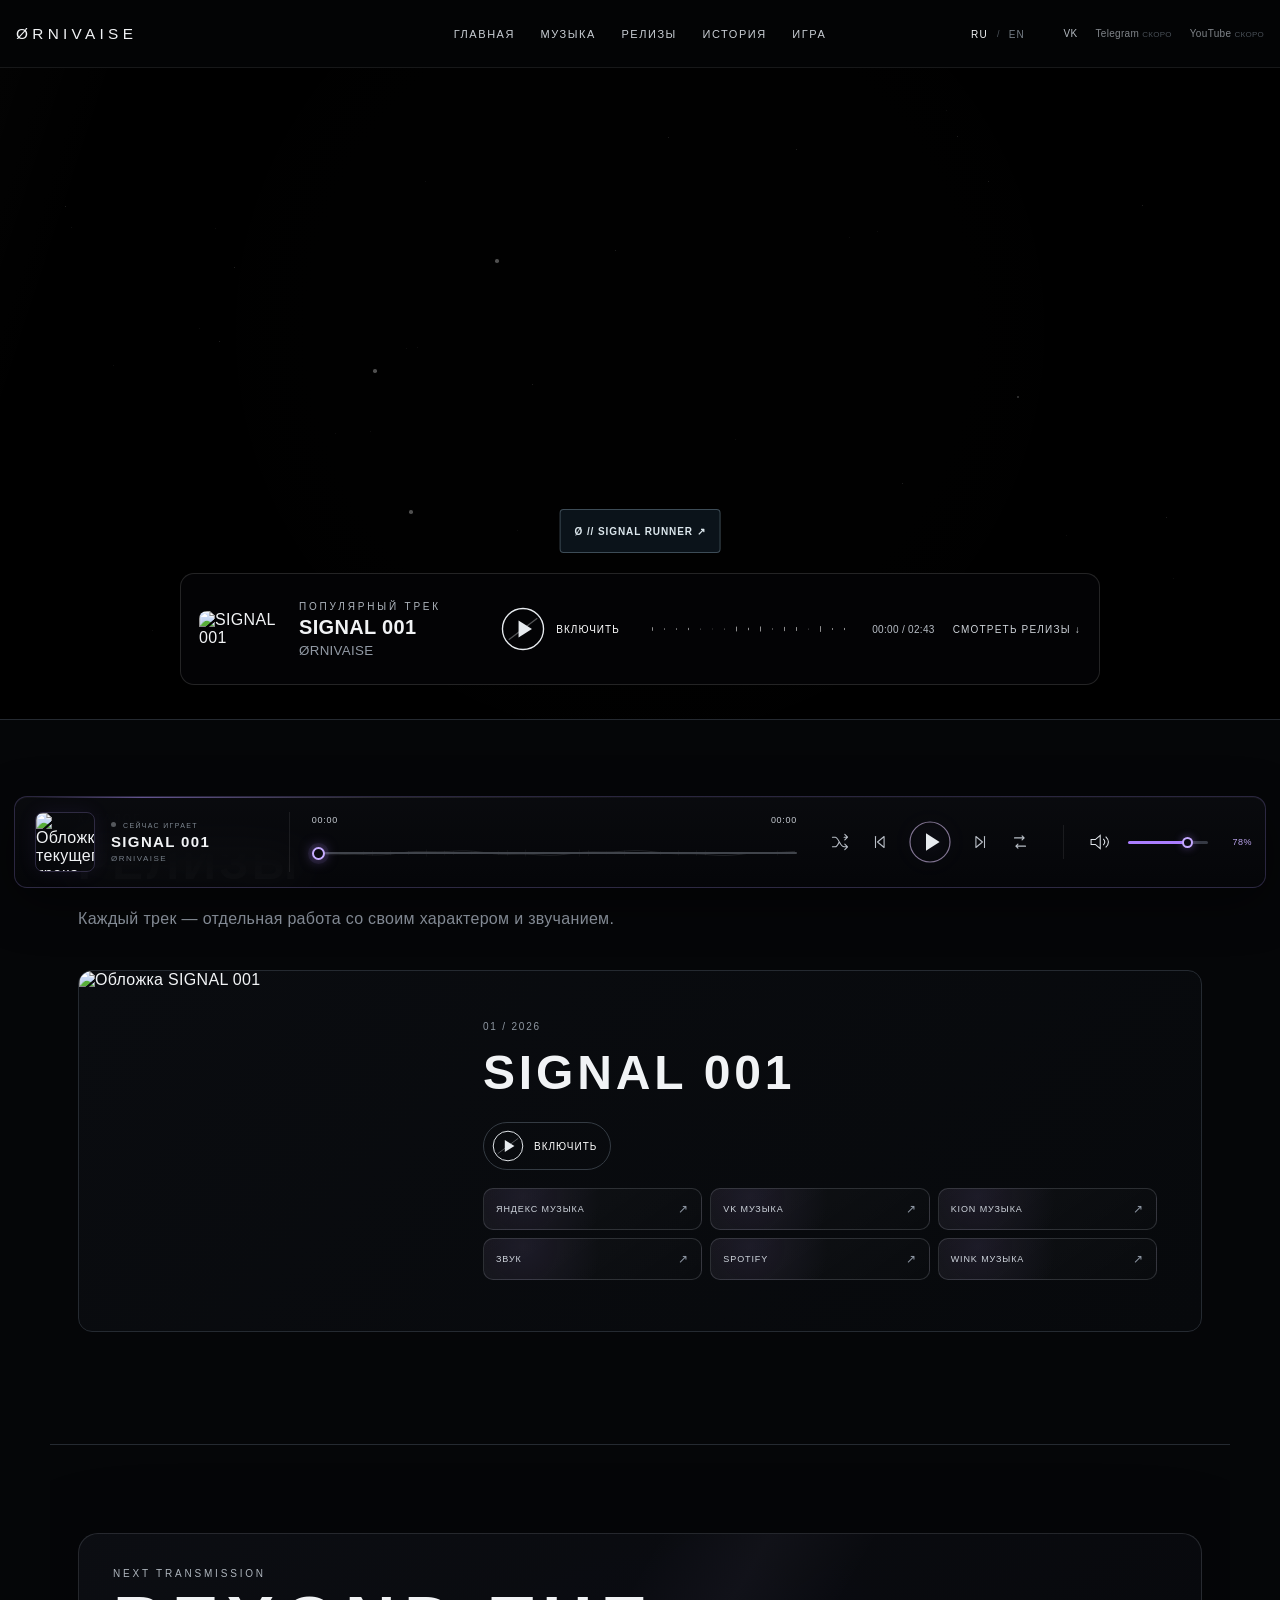
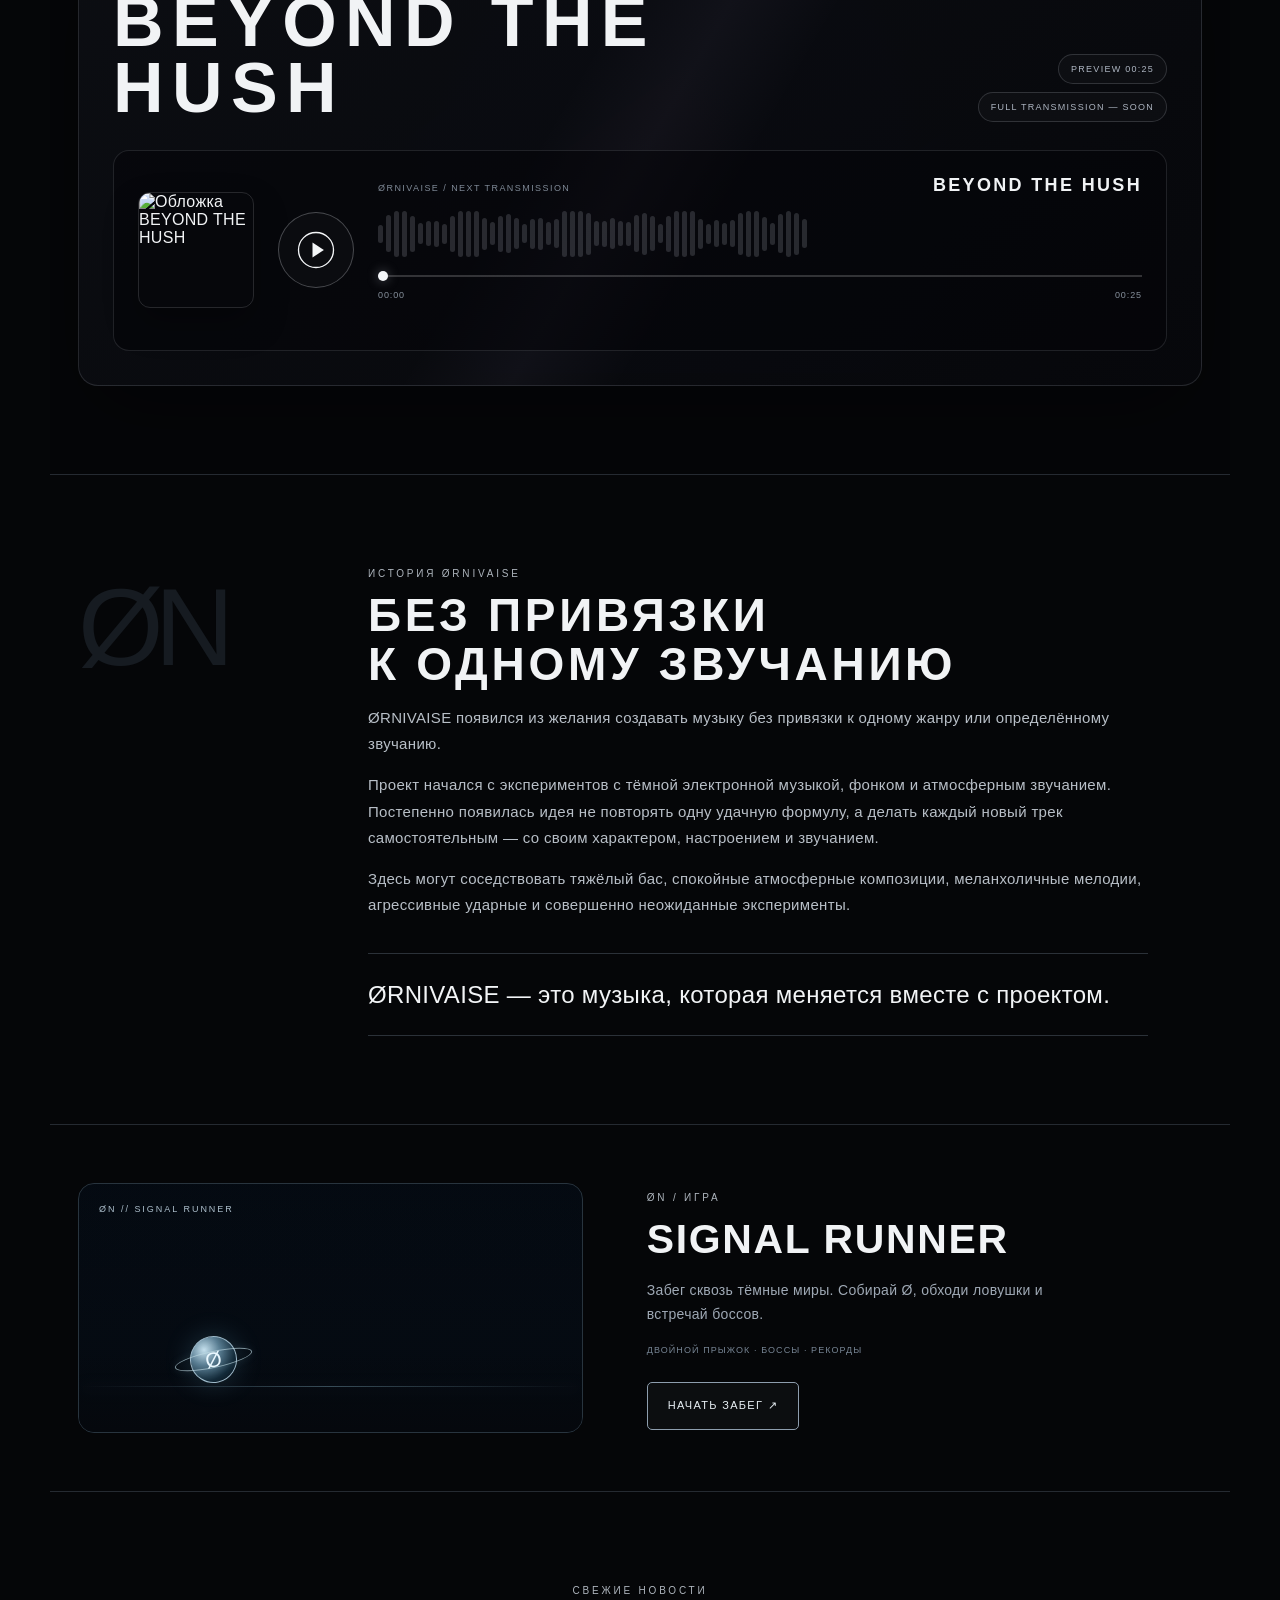
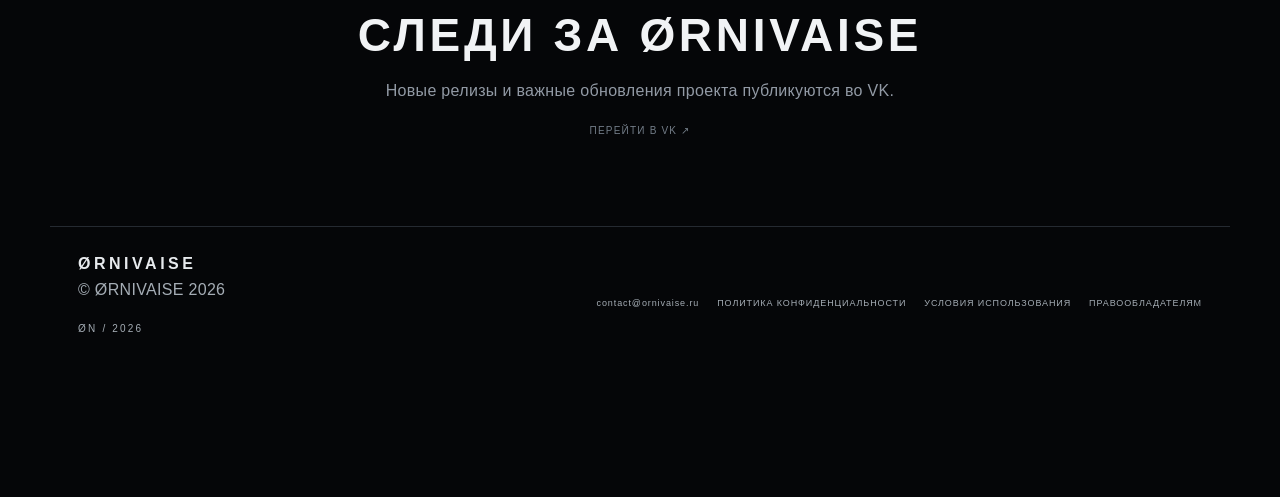
==== commit fd1aeb62: "Check phone layouts for standalone SIGNAL RUNNER" ====
--- a/signal-runner-home-test.html
+++ b/signal-runner-home-test.html
@@ -291,7 +291,7 @@
 .hero-bg{
   background-image:
     linear-gradient(to bottom, rgba(0,0,0,.05) 0%, rgba(0,0,0,.03) 58%, rgba(0,0,0,.35) 100%),
-    url("og-image.png") !important;
+    url('https://ornivaise.ru/og-image.png') !important;
   background-size: cover !important;
   background-position: center center !important;
   filter:none !important;
@@ -367,7 +367,7 @@
 .hero-bg{
   position:absolute !important;
   inset:0 !important;
-  background-image:url("og-image.png") !important;
+  background-image:url('https://ornivaise.ru/og-image.png') !important;
   background-size:contain !important;
   background-repeat:no-repeat !important;
   background-position:center center !important;
@@ -405,7 +405,7 @@
 .hero-bg{
   position:absolute !important;
   inset:0 !important;
-  background-image:url("og-image.png") !important;
+  background-image:url('https://ornivaise.ru/og-image.png') !important;
   background-size:cover !important;
   background-position:center center !important;
   transform:translate3d(var(--mx,0),var(--my,0),0) scale(1.015) !important;
@@ -966,6 +966,7 @@
 .runner-hero-portal{display:inline-flex;align-items:center;justify-content:center;min-height:44px;padding:10px 14px;border:1px solid #71859480;border-radius:4px;background:#101c26b0;color:#dce7ed;font-size:10px;font-weight:700;letter-spacing:.09em}
 .hero>.runner-hero-portal{position:absolute;z-index:6;left:50%;bottom:166px;transform:translateX(-50%);white-space:nowrap}
 .main-nav{gap:clamp(16px,2vw,28px)}
+.easter-trigger{display:inline-flex;align-items:center;align-self:flex-start;min-height:44px;padding:8px 0;color:#a5adb5;font-size:10px;letter-spacing:.22em}
 @media(max-width:680px){.runner-teaser{grid-template-columns:1fr;gap:26px;padding-block:38px}.runner-teaser-scene{height:195px}.runner-teaser-copy p{max-width:100%}.runner-teaser-play{width:100%;margin-top:20px}.hero>.runner-hero-portal{bottom:128px}}
 @media(max-width:380px){.hero>.runner-hero-portal{bottom:122px}}
 </style>
@@ -1174,7 +1175,7 @@
 
 <footer>
   <div><strong>ØRNIVAISE</strong><span>© ØRNIVAISE 2026</span><a class="easter-trigger" id="easterHotspot" href="signal-runner-page-test.html" aria-label="Играть в SIGNAL RUNNER">ØN / 2026</a></div>
-  <div class="footer-links"><a href="mailto:contact@ornivaise.ru">contact@ornivaise.ru</a><a href="privacy.html">ПОЛИТИКА КОНФИДЕНЦИАЛЬНОСТИ</a><a href="terms.html">УСЛОВИЯ ИСПОЛЬЗОВАНИЯ</a><a href="rights.html">ПРАВООБЛАДАТЕЛЯМ</a></div>
+  <div class="footer-links"><a href="mailto:contact@ornivaise.ru">contact@ornivaise.ru</a><a href="https://ornivaise.ru/privacy.html">ПОЛИТИКА КОНФИДЕНЦИАЛЬНОСТИ</a><a href="https://ornivaise.ru/terms.html">УСЛОВИЯ ИСПОЛЬЗОВАНИЯ</a><a href="https://ornivaise.ru/rights.html">ПРАВООБЛАДАТЕЛЯМ</a></div>
 </footer>
 <script id="language-switcher">
 const i18n={ru:{nav:['ГЛАВНАЯ','МУЗЫКА','РЕЛИЗЫ','ИСТОРИЯ','ИГРА'],popular:'ПОПУЛЯРНЫЙ ТРЕК',catalog:'КАТАЛОГ',releases:'РЕЛИЗЫ',lead:'Каждый трек — отдельная работа со своим характером и звучанием.',storyLabel:'ИСТОРИЯ ØRNIVAISE',storyTitle:'БЕЗ ПРИВЯЗКИ<br>К ОДНОМУ ЗВУЧАНИЮ',story:['ØRNIVAISE появился из желания создавать музыку без привязки к одному жанру или определённому звучанию.','Проект начался с экспериментов с тёмной электронной музыкой, фонком и атмосферным звучанием. Постепенно появилась идея не повторять одну удачную формулу, а делать каждый новый трек самостоятельным — со своим характером, настроением и звучанием.','Здесь могут соседствовать тяжёлый бас, спокойные атмосферные композиции, меланхоличные мелодии, агрессивные ударные и совершенно неожиданные эксперименты.'],quote:'ØRNIVAISE — это музыка, которая меняется вместе с проектом.',newsLabel:'СВЕЖИЕ НОВОСТИ',newsTitle:'СЛЕДИ ЗА ØRNIVAISE',newsLead:'Новые релизы и важные обновления проекта публикуются во VK.',vk:'ПЕРЕЙТИ В VK ↗',now:'СЕЙЧАС ИГРАЕТ',foot:['ПОЛИТИКА КОНФИДЕНЦИАЛЬНОСТИ','УСЛОВИЯ ИСПОЛЬЗОВАНИЯ','ПРАВООБЛАДАТЕЛЯМ']},en:{nav:['HOME','MUSIC','RELEASES','STORY','GAME'],popular:'POPULAR TRACK',catalog:'CATALOG',releases:'RELEASES',lead:'Each track is a standalone work with its own character and sound.',storyLabel:'THE STORY OF ØRNIVAISE',storyTitle:'NOT BOUND<br>TO ONE SOUND',story:['ØRNIVAISE began with a desire to create music without being tied to one genre or a single sound.','The project started with experiments in dark electronic music, phonk and atmospheric sound. Gradually, the idea became not to repeat one successful formula, but to make every new track independent — with its own character, mood and sound.','Heavy bass, calm atmospheric compositions, melancholic melodies, aggressive drums and completely unexpected experiments can coexist here.'],quote:'ØRNIVAISE is music that changes together with the project.',newsLabel:'LATEST NEWS',newsTitle:'FOLLOW ØRNIVAISE',newsLead:'New releases and important project updates are published on VK.',vk:'OPEN VK ↗',now:'NOW PLAYING',foot:['PRIVACY POLICY','TERMS OF USE','RIGHTSHOLDERS']}};
